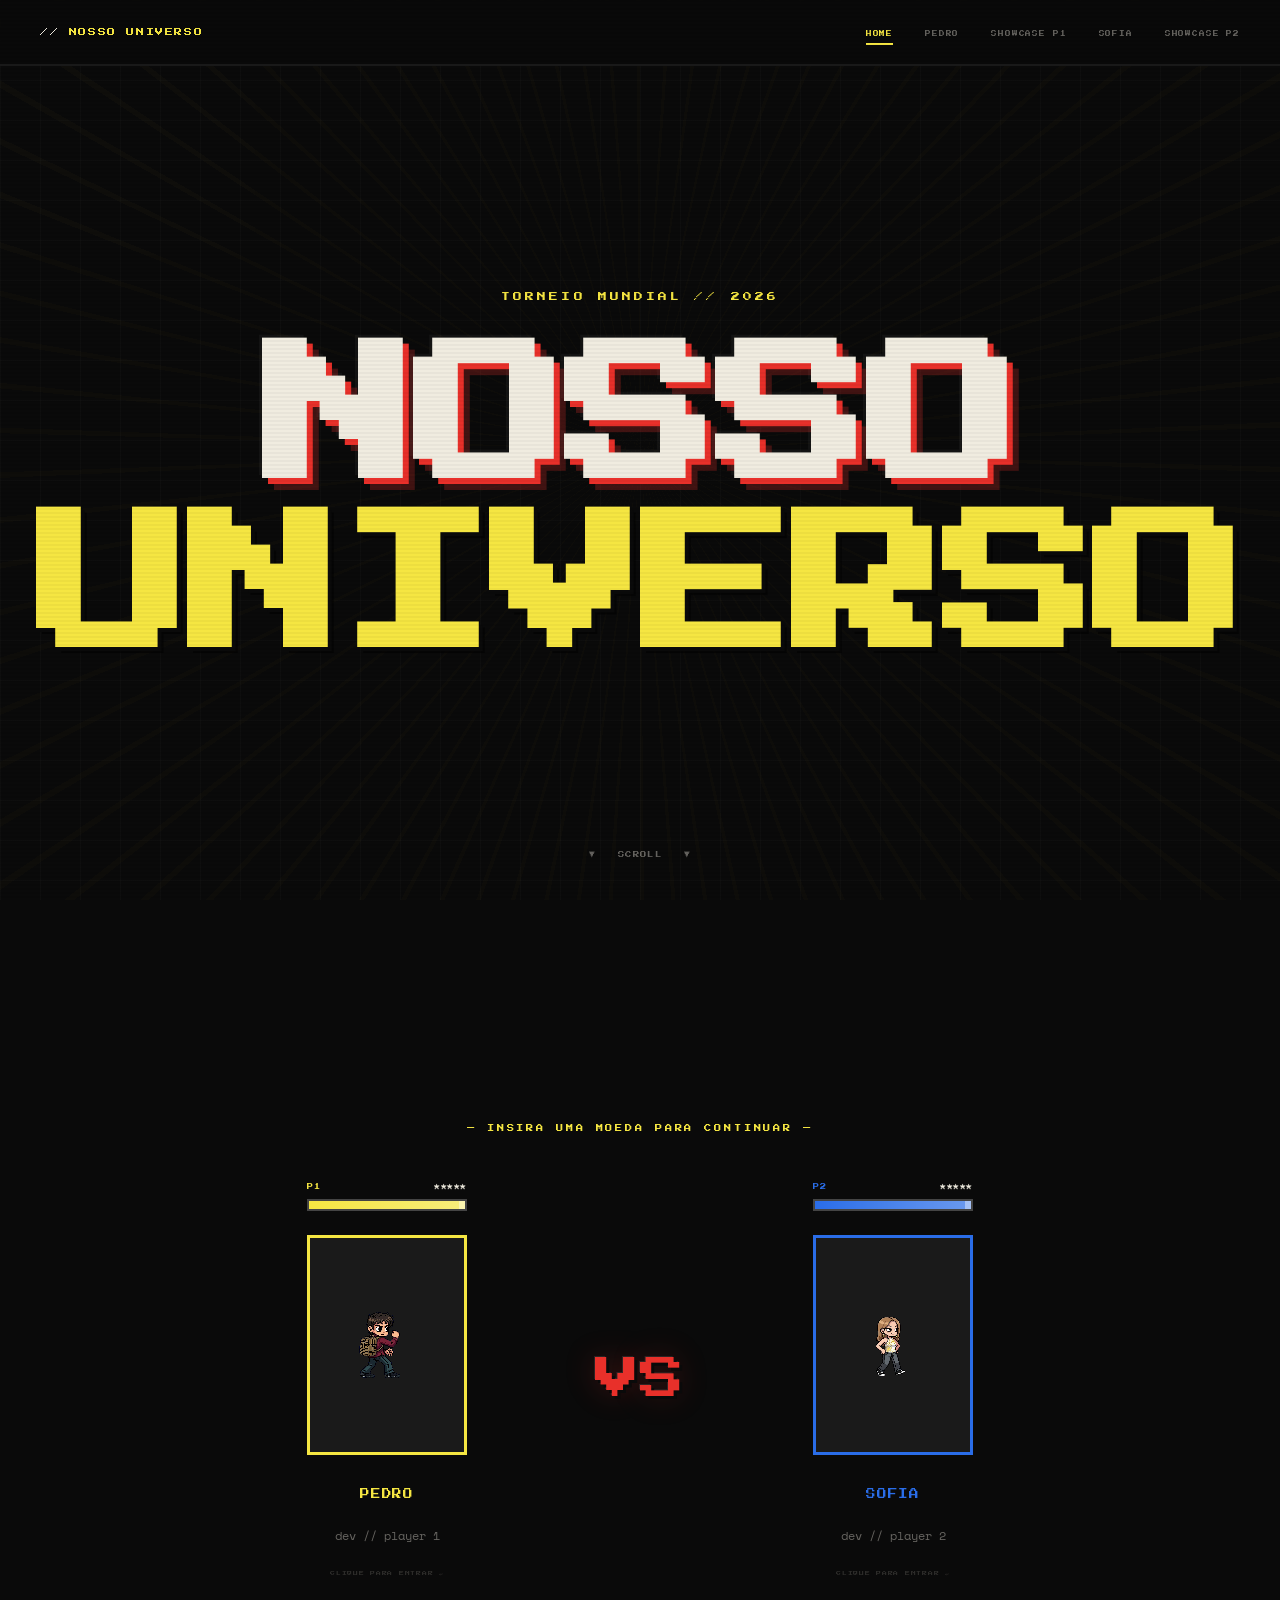
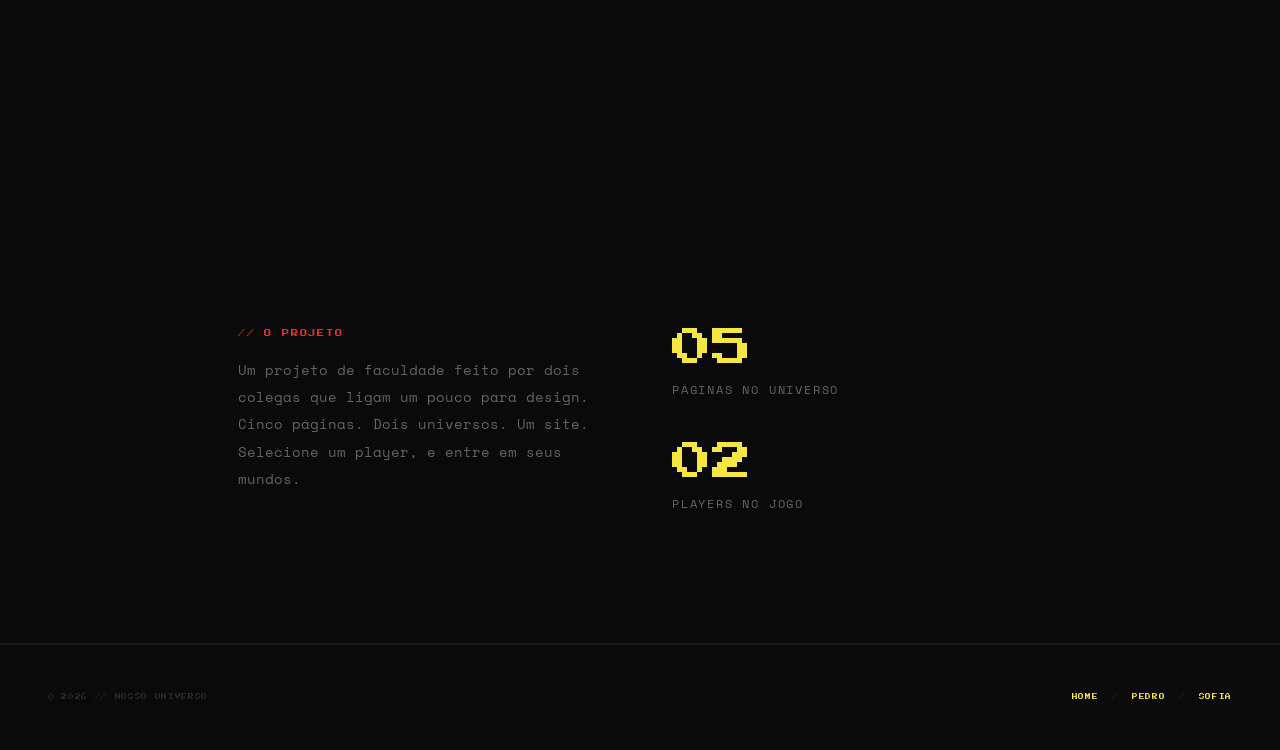
==== index.html @ d9cfd28d "reafatorando tudooo" ====
<!DOCTYPE html>
<html lang="pt-br">
<head>
    <meta charset="UTF-8">
    <meta name="viewport" content="width=device-width, initial-scale=1.0">
    <title>HOME // SELECIONE O PLAYER — Nosso Universo</title>
    <meta name="description" content="Selecione seu player e entre no universo. Um projeto de faculdade com estilo Scott Pilgrim.">
    <link rel="preconnect" href="https://fonts.googleapis.com">
    <link rel="preconnect" href="https://fonts.gstatic.com" crossorigin>
    <link href="https://fonts.googleapis.com/css2?family=Press+Start+2P&family=Space+Mono:ital,wght@0,400;0,700;1,400&display=swap" rel="stylesheet">
    <link rel="stylesheet" href="styles/global.css">
    <link rel="stylesheet" href="styles/home.css">
</head>
<body>

<nav>
    <div class="nav-logo">// <span>NOSSO UNIVERSO</span></div>
    <ul class="nav-links">
        <li><a href="index.html" class="active">Home</a></li>
        <li><a href="pedro.html" class="p1-link">Pedro</a></li>
        <li><a href="pedro-showcase.html" class="p1-link">Showcase P1</a></li>
        <li><a href="sofia.html" class="p2-link">Sofia</a></li>
        <li><a href="sofia-showcase.html" class="p2-link">Showcase P2</a></li>
    </ul>
</nav>

<section id="hero">
    <p class="hero-subtitle">TORNEIO MUNDIAL // 2026</p>
    <h1 id="hero-title">
        NOSSO<br>
        <span class="hero-title-line2">UNIVERSO</span>
    </h1>
    <p class="hero-scroll-hint">&#9660; &nbsp; scroll &nbsp; &#9660;</p>
</section>

<section id="player-select">
    <p class="section-label">&#8212; INSIRA UMA MOEDA PARA CONTINUAR &#8212;</p>
    <div class="players-grid">

        <!-- PLAYER 1 — PEDRO -->
        <a href="pedro.html" class="player-card" id="p1-card">
            <div class="hp-bar-wrap">
                <div class="hp-label">
                    <span class="p1-color">P1</span>
                    <span>&#9733;&#9733;&#9733;&#9733;&#9733;</span>
                </div>
                <div class="hp-track"><div class="hp-fill"></div></div>
            </div>
            <div class="sprite-wrapper">
                <div class="sprite" id="sprite-p1">
                    <img src="defaultsprite.png" alt="Pedro — Player 1 sprite em estilo pixel art">
                </div>
            </div>
            <p class="player-name p1-color">PEDRO</p>
            <p class="player-role">dev // player 1</p>
            <p class="click-hint">clique para entrar &#8629;</p>
        </a>

        <!-- VS BADGE -->
        <div class="vs-badge">VS</div>

        <!-- PLAYER 2 — SOFIA -->
        <a href="sofia.html" class="player-card" id="p2-card">
            <div class="hp-bar-wrap">
                <div class="hp-label">
                    <span class="p2-color">P2</span>
                    <span>&#9733;&#9733;&#9733;&#9733;&#9733;</span>
                </div>
                <div class="hp-track"><div class="hp-fill"></div></div>
            </div>
            <div class="sprite-wrapper">
                <div class="sprite" id="sprite-p2">
                    <img src="sofia-solo.png" alt="Sofia — Player 2 sprite em estilo pixel art">
                </div>
            </div>
            <p class="player-name p2-color">SOFIA</p>
            <p class="player-role">dev // player 2</p>
            <p class="click-hint">clique para entrar &#8629;</p>
        </a>

    </div>
</section>

<section id="about">
    <div class="about-inner">
        <div>
            <p class="about-tag">// O PROJETO</p>
            <p class="about-text">
                Um projeto de faculdade feito por dois colegas que ligam um pouco para design.
                Cinco páginas. Dois universos. Um site.
                Selecione um player, e entre em seus mundos.
            </p>
        </div>
        <div class="about-stats">
            <div>
                <span class="about-stat">05</span>
                <span class="about-stat-label">páginas no universo</span>
            </div>
            <div>
                <span class="about-stat">02</span>
                <span class="about-stat-label">players no jogo</span>
            </div>
        </div>
    </div>
</section>

<footer>
    <div>&#169; 2026 // NOSSO UNIVERSO</div>
    <div>
        <a href="index.html">home</a> &nbsp;/&nbsp;
        <a href="pedro.html">pedro</a> &nbsp;/&nbsp;
        <a href="sofia.html">sofia</a>
    </div>
</footer>

</body>
</html>
---- styles/global.css ----
/* ═══════════════════════════════════════════════════════════════
   GLOBAL DESIGN SYSTEM — NOSSO UNIVERSO
   Scott Pilgrim-style pixel art website
   ZERO JavaScript — pure CSS animations
═══════════════════════════════════════════════════════════════ */

/* ── VARIABLES ── */
:root {
  --black: #0a0a0a;
  --dark: #111111;
  --dark2: #1a1a1a;
  --gray: #2a2a2a;
  --gray-light: #444;
  --white: #f0ece0;
  --white-dim: rgba(240, 236, 224, 0.4);
  --white-faint: rgba(240, 236, 224, 0.15);

  --yellow: #f5e642;
  --yellow-glow: rgba(245, 230, 66, 0.3);
  --blue: #2a6de8;
  --blue-glow: rgba(42, 109, 232, 0.3);
  --red: #e8302a;
  --red-glow: rgba(232, 48, 42, 0.25);
  --green: #2ecc71;
  --pink: #e84393;
  --pink-glow: rgba(232, 67, 147, 0.3);
  --purple: #6c5ce7;

  --pixel: 'Press Start 2P', monospace;
  --mono: 'Space Mono', monospace;

  --ease-out-expo: cubic-bezier(0.16, 1, 0.3, 1);
  --ease-out-back: cubic-bezier(0.34, 1.56, 0.64, 1);
}

/* ── RESET ── */
*,
*::before,
*::after {
  margin: 0;
  padding: 0;
  box-sizing: border-box;
}

html {
  scroll-behavior: smooth;
}

body {
  background: var(--black);
  color: var(--white);
  font-family: var(--mono);
  font-size: 16px;
  line-height: 1.6;
  overflow-x: hidden;
  cursor: default;
}

img {
  max-width: 100%;
  height: auto;
  image-rendering: pixelated;
  display: block;
}

a {
  color: inherit;
  text-decoration: none;
}

ul { list-style: none; }

/* ── SCANLINE OVERLAY (global atmospheric effect) ── */
body::after {
  content: '';
  position: fixed;
  inset: 0;
  z-index: 9999;
  pointer-events: none;
  background: repeating-linear-gradient(
    0deg,
    transparent,
    transparent 2px,
    rgba(0, 0, 0, 0.03) 2px,
    rgba(0, 0, 0, 0.03) 4px
  );
}

/* ═══════════════════════════════════════════════════════════════
   NAVIGATION
═══════════════════════════════════════════════════════════════ */
nav {
  position: fixed;
  top: 0;
  left: 0;
  right: 0;
  z-index: 100;
  display: flex;
  align-items: center;
  justify-content: space-between;
  padding: 1.2rem 2.5rem;
  background: rgba(10, 10, 10, 0.85);
  backdrop-filter: blur(8px);
  -webkit-backdrop-filter: blur(8px);
  border-bottom: 2px solid var(--dark2);
  animation: navSlideDown 0.6s var(--ease-out-expo) both;
}

.nav-logo {
  font-family: var(--pixel);
  font-size: 0.5rem;
  letter-spacing: 0.2em;
  color: var(--white);
  text-transform: uppercase;
  white-space: nowrap;
}

.nav-logo span {
  color: var(--yellow);
}

.nav-links {
  display: flex;
  gap: 2rem;
  align-items: center;
}

.nav-links li a {
  font-family: var(--pixel);
  font-size: 0.35rem;
  letter-spacing: 0.15em;
  text-transform: uppercase;
  color: var(--white-dim);
  padding: 0.5rem 0;
  position: relative;
  transition: color 0.3s;
}

.nav-links li a::after {
  content: '';
  position: absolute;
  bottom: 0;
  left: 0;
  width: 0;
  height: 2px;
  background: var(--yellow);
  transition: width 0.3s var(--ease-out-expo);
}

.nav-links li a:hover {
  color: var(--white);
}

.nav-links li a:hover::after {
  width: 100%;
}

.nav-links li a.active {
  color: var(--yellow);
}

.nav-links li a.active::after {
  width: 100%;
  background: var(--yellow);
}

/* Player-specific nav link colors */
.nav-links li a.p1-link:hover,
.nav-links li a.p1-link.active {
  color: var(--yellow);
}
.nav-links li a.p1-link:hover::after,
.nav-links li a.p1-link.active::after {
  background: var(--yellow);
}

.nav-links li a.p2-link:hover,
.nav-links li a.p2-link.active {
  color: var(--blue);
}
.nav-links li a.p2-link:hover::after,
.nav-links li a.p2-link.active::after {
  background: var(--blue);
}

/* ═══════════════════════════════════════════════════════════════
   FOOTER
═══════════════════════════════════════════════════════════════ */
footer {
  border-top: 2px solid var(--dark2);
  padding: 3rem;
  display: flex;
  justify-content: space-between;
  align-items: center;
  font-family: var(--pixel);
  font-size: 0.35rem;
  color: var(--white-faint);
  letter-spacing: 0.12em;
  text-transform: uppercase;
}

footer a {
  color: var(--yellow);
  transition: color 0.3s;
}

footer a:hover {
  color: var(--white);
}

/* ═══════════════════════════════════════════════════════════════
   COLOR UTILITIES
═══════════════════════════════════════════════════════════════ */
.p1-color { color: var(--yellow); }
.p2-color { color: var(--blue); }
.red-color { color: var(--red); }
.pink-color { color: var(--pink); }

/* ═══════════════════════════════════════════════════════════════
   SHARED COMPONENTS
═══════════════════════════════════════════════════════════════ */

/* Section Label */
.section-label {
  font-family: var(--pixel);
  font-size: 0.45rem;
  letter-spacing: 0.4em;
  color: var(--yellow);
  text-transform: uppercase;
  text-align: center;
}

/* Pixel Button */
.pixel-btn {
  display: inline-block;
  font-family: var(--pixel);
  font-size: 0.4rem;
  letter-spacing: 0.15em;
  text-transform: uppercase;
  padding: 1rem 2rem;
  border: 3px solid;
  background: transparent;
  position: relative;
  transition: transform 0.15s, box-shadow 0.15s, background 0.2s, color 0.2s;
  cursor: pointer;
}

.pixel-btn:hover {
  transform: translateY(-3px);
}

.pixel-btn:active {
  transform: translateY(1px);
}

.pixel-btn--yellow {
  color: var(--yellow);
  border-color: var(--yellow);
}
.pixel-btn--yellow:hover {
  background: var(--yellow);
  color: var(--black);
  box-shadow: 6px 6px 0 rgba(245, 230, 66, 0.3);
}

.pixel-btn--blue {
  color: var(--blue);
  border-color: var(--blue);
}
.pixel-btn--blue:hover {
  background: var(--blue);
  color: var(--white);
  box-shadow: 6px 6px 0 rgba(42, 109, 232, 0.3);
}

.pixel-btn--red {
  color: var(--red);
  border-color: var(--red);
}
.pixel-btn--red:hover {
  background: var(--red);
  color: var(--white);
  box-shadow: 6px 6px 0 rgba(232, 48, 42, 0.3);
}

/* Comic Speech Bubble */
.speech-bubble {
  position: relative;
  background: var(--white);
  color: var(--black);
  font-family: var(--pixel);
  font-size: 0.4rem;
  padding: 1rem 1.5rem;
  border: 3px solid var(--black);
  border-radius: 4px;
  line-height: 1.8;
}

.speech-bubble::after {
  content: '';
  position: absolute;
  bottom: -12px;
  left: 30px;
  width: 0;
  height: 0;
  border-left: 10px solid transparent;
  border-right: 10px solid transparent;
  border-top: 12px solid var(--black);
}

/* Comic Panel */
.comic-panel {
  border: 4px solid var(--white);
  background: var(--dark);
  padding: 2rem;
  position: relative;
  overflow: hidden;
}

.comic-panel::before {
  content: '';
  position: absolute;
  inset: 0;
  background: radial-gradient(circle, rgba(255,255,255,0.03) 1px, transparent 1px);
  background-size: 6px 6px;
  pointer-events: none;
}

/* ═══════════════════════════════════════════════════════════════
   KEYFRAME ANIMATIONS
═══════════════════════════════════════════════════════════════ */

/* Nav slide down */
@keyframes navSlideDown {
  from {
    opacity: 0;
    transform: translateY(-100%);
  }
  to {
    opacity: 1;
    transform: translateY(0);
  }
}

/* Fade in from below */
@keyframes fadeInUp {
  from {
    opacity: 0;
    transform: translateY(40px);
  }
  to {
    opacity: 1;
    transform: translateY(0);
  }
}

/* Fade in from left */
@keyframes fadeInLeft {
  from {
    opacity: 0;
    transform: translateX(-60px);
  }
  to {
    opacity: 1;
    transform: translateX(0);
  }
}

/* Fade in from right */
@keyframes fadeInRight {
  from {
    opacity: 0;
    transform: translateX(60px);
  }
  to {
    opacity: 1;
    transform: translateX(0);
  }
}

/* Scale + fade entrance */
@keyframes scaleIn {
  from {
    opacity: 0;
    transform: scale(0.3);
  }
  to {
    opacity: 1;
    transform: scale(1);
  }
}

/* Bouncy pixel entrance */
@keyframes pixelBounce {
  0% {
    opacity: 0;
    transform: scale(0.2) translateY(80px);
  }
  60% {
    opacity: 1;
    transform: scale(1.08) translateY(-10px);
  }
  80% {
    transform: scale(0.96) translateY(4px);
  }
  100% {
    opacity: 1;
    transform: scale(1) translateY(0);
  }
}

/* Bouncy entrance from left (P1) */
@keyframes bounceInLeft {
  0% {
    opacity: 0;
    transform: scale(0.25) translate(-80px, 80px);
  }
  60% {
    opacity: 1;
    transform: scale(1.05) translate(5px, -5px);
  }
  80% {
    transform: scale(0.97) translate(-2px, 2px);
  }
  100% {
    opacity: 1;
    transform: scale(1) translate(0, 0);
  }
}

/* Bouncy entrance from right (P2) */
@keyframes bounceInRight {
  0% {
    opacity: 0;
    transform: scale(0.25) translate(80px, 80px);
  }
  60% {
    opacity: 1;
    transform: scale(1.05) translate(-5px, -5px);
  }
  80% {
    transform: scale(0.97) translate(2px, 2px);
  }
  100% {
    opacity: 1;
    transform: scale(1) translate(0, 0);
  }
}

/* HP bar fill */
@keyframes hpFill {
  from { width: 0%; }
  to { width: 100%; }
}

/* HP bar shimmer */
@keyframes hpShimmer {
  0% { background-position: -200% 0; }
  100% { background-position: 200% 0; }
}

/* Gentle float */
@keyframes floatY {
  0%, 100% { transform: translateY(0); }
  50% { transform: translateY(-8px); }
}

/* Blink text */
@keyframes blink {
  0%, 100% { opacity: 1; }
  50% { opacity: 0; }
}

/* Step blink (retro) */
@keyframes stepBlink {
  50% { color: var(--yellow); }
}

/* VS badge pulse */
@keyframes vsPulse {
  0%, 100% { transform: scale(1) rotate(-5deg); }
  50% { transform: scale(1.12) rotate(5deg); }
}

/* Text glitch */
@keyframes glitch {
  0%, 100% { 
    text-shadow: 2px 0 var(--red), -2px 0 var(--blue); 
    transform: translate(0);
  }
  20% { 
    text-shadow: -3px 0 var(--red), 3px 0 var(--blue); 
    transform: translate(-2px, 1px);
  }
  40% { 
    text-shadow: 3px 0 var(--red), -3px 0 var(--blue); 
    transform: translate(2px, -1px);
  }
  60% { 
    text-shadow: -1px 0 var(--red), 1px 0 var(--blue); 
    transform: translate(1px, 1px);
  }
  80% { 
    text-shadow: 2px 0 var(--red), -2px 0 var(--blue); 
    transform: translate(-1px, -1px);
  }
}

/* Rainbow hue cycle for borders/glows */
@keyframes rainbowGlow {
  0% { filter: hue-rotate(0deg); }
  100% { filter: hue-rotate(360deg); }
}

/* Slide in from bottom (comic panels) */
@keyframes slideUp {
  from {
    opacity: 0;
    transform: translateY(60px) rotate(1deg);
  }
  to {
    opacity: 1;
    transform: translateY(0) rotate(0deg);
  }
}

/* Guitar string vibrate */
@keyframes vibrate {
  0%, 100% { transform: translateY(0); }
  10% { transform: translateY(-3px); }
  20% { transform: translateY(2.5px); }
  30% { transform: translateY(-2px); }
  40% { transform: translateY(1.5px); }
  50% { transform: translateY(-1px); }
  60% { transform: translateY(0.8px); }
  70% { transform: translateY(-0.5px); }
  80% { transform: translateY(0.3px); }
  90% { transform: translateY(-0.1px); }
}

/* Stat bar fill with different widths */
@keyframes statFill80 { from { width: 0; } to { width: 80%; } }
@keyframes statFill70 { from { width: 0; } to { width: 70%; } }
@keyframes statFill90 { from { width: 0; } to { width: 90%; } }
@keyframes statFill60 { from { width: 0; } to { width: 60%; } }
@keyframes statFill50 { from { width: 0; } to { width: 50%; } }
@keyframes statFill85 { from { width: 0; } to { width: 85%; } }
@keyframes statFill75 { from { width: 0; } to { width: 75%; } }
@keyframes statFill95 { from { width: 0; } to { width: 95%; } }

/* Typing cursor blink */
@keyframes cursorBlink {
  0%, 100% { border-right-color: var(--yellow); }
  50% { border-right-color: transparent; }
}

/* Pulsing glow */
@keyframes pulseGlow {
  0%, 100% { box-shadow: 0 0 5px currentColor; }
  50% { box-shadow: 0 0 20px currentColor, 0 0 40px currentColor; }
}

/* Zoom in hero */
@keyframes heroZoomIn {
  from {
    opacity: 0;
    transform: scale(2.5);
    filter: blur(8px);
  }
  to {
    opacity: 1;
    transform: scale(1);
    filter: blur(0);
  }
}

/* Shake (for impact effects) */
@keyframes shake {
  0%, 100% { transform: translateX(0); }
  10%, 50%, 90% { transform: translateX(-4px); }
  30%, 70% { transform: translateX(4px); }
}

/* ═══════════════════════════════════════════════════════════════
   RESPONSIVE
═══════════════════════════════════════════════════════════════ */
@media (max-width: 768px) {
  nav {
    padding: 1rem 1.2rem;
    flex-direction: column;
    gap: 0.8rem;
  }
  
  .nav-links {
    gap: 1rem;
    flex-wrap: wrap;
    justify-content: center;
  }
  
  .nav-logo {
    font-size: 0.4rem;
  }
}

@media (max-width: 480px) {
  .nav-links li a {
    font-size: 0.3rem;
  }
}
---- styles/home.css ----
/* ═══════════════════════════════════════════════════════════════
   HOME PAGE — PLAYER SELECT
   index.html specific styles
═══════════════════════════════════════════════════════════════ */

/* ── HERO ── */
#hero {
  min-height: 100vh;
  display: flex;
  flex-direction: column;
  align-items: center;
  justify-content: center;
  position: relative;
  overflow: hidden;
  padding-top: 4rem;
}

/* Pixel grid background */
#hero::before {
  content: '';
  position: absolute;
  inset: 0;
  background-image:
    linear-gradient(rgba(240, 236, 224, 0.02) 1px, transparent 1px),
    linear-gradient(90deg, rgba(240, 236, 224, 0.02) 1px, transparent 1px);
  background-size: 40px 40px;
  pointer-events: none;
}

/* Speed lines */
#hero::after {
  content: '';
  position: absolute;
  inset: 0;
  opacity: 0.04;
  background: repeating-conic-gradient(
    from 0deg at 50% 50%,
    transparent 0deg,
    transparent 3.5deg,
    rgba(245, 230, 66, 0.5) 3.5deg,
    rgba(245, 230, 66, 0.5) 4deg
  );
  pointer-events: none;
  animation: fadeIn 2s 1s both;
}

@keyframes fadeIn {
  from { opacity: 0; }
  to { opacity: 0.04; }
}

.hero-subtitle {
  font-family: var(--pixel);
  font-size: 0.55rem;
  letter-spacing: 0.35em;
  color: var(--yellow);
  text-transform: uppercase;
  margin-bottom: 2rem;
  animation: fadeInUp 0.8s 0.3s var(--ease-out-expo) both;
  position: relative;
  z-index: 2;
}

#hero-title {
  font-family: var(--pixel);
  font-size: clamp(4rem, 12vw, 10rem);
  line-height: 1.1;
  text-align: center;
  text-transform: uppercase;
  color: var(--white);
  position: relative;
  z-index: 2;
  text-shadow:
    6px 6px 0 var(--red),
    12px 12px 0 var(--red-glow),
    -3px -3px 0 rgba(255, 255, 255, 0.04);
  letter-spacing: -0.02em;
  animation: heroZoomIn 1.2s 0.1s var(--ease-out-expo) both;
}

.hero-title-line2 {
  display: block;
  color: var(--yellow);
  text-shadow:
    4px 4px 0 var(--black),
    6px 6px 0 rgba(0, 0, 0, 0.5);
}

.hero-scroll-hint {
  position: absolute;
  bottom: 2.5rem;
  font-family: var(--pixel);
  font-size: 0.4rem;
  letter-spacing: 0.2em;
  color: var(--white-dim);
  text-transform: uppercase;
  animation: fadeInUp 0.6s 1.2s var(--ease-out-expo) both,
             blink 1.4s 2s step-end infinite;
  z-index: 2;
}

/* ── PLAYER SELECT SECTION ── */
#player-select {
  min-height: 100vh;
  display: flex;
  flex-direction: column;
  align-items: center;
  justify-content: center;
  padding: 6rem 2rem;
  gap: 3rem;
  position: relative;
}

#player-select .section-label {
  animation: fadeInUp 0.7s 1.5s var(--ease-out-expo) both;
}

.players-grid {
  display: flex;
  gap: clamp(3rem, 10vw, 8rem);
  align-items: flex-end;
  flex-wrap: wrap;
  justify-content: center;
}

/* ── PLAYER CARDS ── */
.player-card {
  display: flex;
  flex-direction: column;
  align-items: center;
  gap: 1.5rem;
  transform-origin: center bottom;
  text-decoration: none;
  color: var(--white);
}

.player-card:nth-child(1) {
  animation: bounceInLeft 1s 1.8s var(--ease-out-back) both;
}

.player-card:nth-child(3) {
  animation: bounceInRight 1s 2.1s var(--ease-out-back) both;
}

/* HP Bar */
.hp-bar-wrap {
  width: 160px;
  display: flex;
  flex-direction: column;
  gap: 0.4rem;
}

.hp-label {
  font-family: var(--pixel);
  font-size: 0.38rem;
  letter-spacing: 0.1em;
  display: flex;
  justify-content: space-between;
}

.hp-track {
  height: 12px;
  background: var(--dark2);
  border: 2px solid var(--gray-light);
  overflow: hidden;
  position: relative;
}

.hp-fill {
  height: 100%;
  width: 0%;
  position: relative;
  animation: hpFill 1.5s 2.8s var(--ease-out-expo) forwards;
}

/* HP fill shimmer effect */
.hp-fill::before {
  content: '';
  position: absolute;
  inset: 0;
  background: linear-gradient(
    90deg,
    transparent 0%,
    rgba(255, 255, 255, 0.3) 50%,
    transparent 100%
  );
  background-size: 200% 100%;
  animation: hpShimmer 2s 4s linear infinite;
}

.hp-fill::after {
  content: '';
  position: absolute;
  top: 0;
  right: 0;
  width: 6px;
  height: 100%;
  background: rgba(255, 255, 255, 0.4);
}

#p1-card .hp-fill { background: var(--yellow); }
#p2-card .hp-fill { background: var(--blue); }

/* Sprite Wrapper */
.sprite-wrapper {
  position: relative;
  width: 160px;
  height: 220px;
}

.sprite {
  width: 100%;
  height: 100%;
  image-rendering: pixelated;
  position: relative;
  overflow: hidden;
  border: 3px solid;
  transition: transform 0.2s var(--ease-out-back), box-shadow 0.2s;
  background-color: var(--dark2);
  display: flex;
  align-items: center;
  justify-content: center;
}

.sprite img {
  width: 100%;
  height: 100%;
  object-fit: contain;
  image-rendering: pixelated;
}

#sprite-p1 { border-color: var(--yellow); }
#sprite-p2 { border-color: var(--blue); }

/* Hover effects on entire card */
.player-card:hover .sprite {
  transform: scale(1.08) translateY(-6px);
}

#p1-card:hover .sprite {
  box-shadow: 0 0 0 2px var(--yellow), 8px 8px 0 var(--yellow), 0 0 30px var(--yellow-glow);
}

#p2-card:hover .sprite {
  box-shadow: 0 0 0 2px var(--blue), 8px 8px 0 var(--blue), 0 0 30px var(--blue-glow);
}

/* Sprite idle float */
.player-card:hover .sprite img {
  animation: floatY 2s ease-in-out infinite;
}

.sprite-label-inside {
  position: absolute;
  inset: 0;
  display: flex;
  align-items: center;
  justify-content: center;
  font-family: var(--pixel);
  font-size: 0.38rem;
  color: var(--white-dim);
  text-align: center;
  line-height: 2;
  padding: 0.5rem;
  background: rgba(10, 10, 10, 0.5);
  pointer-events: none;
  opacity: 0;
}

/* Player Info */
.player-name {
  font-family: var(--pixel);
  font-size: 0.6rem;
  letter-spacing: 0.08em;
  text-align: center;
  text-transform: uppercase;
  margin-top: 0.5rem;
  transition: text-shadow 0.3s;
}

.player-card:hover .player-name {
  text-shadow: 0 0 15px currentColor;
}

.player-role {
  font-family: var(--mono);
  font-size: 0.75rem;
  color: var(--white-dim);
  text-align: center;
}

.click-hint {
  font-family: var(--pixel);
  font-size: 0.3rem;
  letter-spacing: 0.15em;
  color: var(--white-faint);
  text-transform: uppercase;
  animation: blink 1.6s step-end infinite;
}

/* ── VS BADGE ── */
.vs-badge {
  font-family: var(--pixel);
  font-size: 2.8rem;
  color: var(--red);
  text-shadow: 
    3px 3px 0 var(--black), 
    -1px -1px 0 rgba(255, 255, 255, 0.1),
    0 0 30px var(--red-glow);
  align-self: center;
  animation: scaleIn 0.6s 2.5s var(--ease-out-back) both,
             vsPulse 2s 3.1s ease-in-out infinite;
}

/* ── ABOUT SECTION ── */
#about {
  padding: 8rem 3rem;
  max-width: 900px;
  margin: 0 auto;
}

.about-inner {
  display: grid;
  grid-template-columns: 1fr 1fr;
  gap: 4rem;
  animation: fadeInUp 0.8s 3.5s var(--ease-out-expo) both;
}

.about-tag {
  font-family: var(--pixel);
  font-size: 0.45rem;
  color: var(--red);
  letter-spacing: 0.25em;
  text-transform: uppercase;
  margin-bottom: 1rem;
}

.about-text {
  font-size: 0.9rem;
  line-height: 1.9;
  color: var(--white-dim);
}

.about-stats {
  display: flex;
  flex-direction: column;
  gap: 2.5rem;
}

.about-stat {
  font-family: var(--pixel);
  font-size: 2.5rem;
  color: var(--yellow);
  line-height: 1;
  margin-bottom: 0.5rem;
  display: block;
}

.about-stat-label {
  font-size: 0.75rem;
  color: var(--white-dim);
  text-transform: uppercase;
  letter-spacing: 0.15em;
}

/* ═══════════════════════════════════════════════════════════════
   RESPONSIVE
═══════════════════════════════════════════════════════════════ */
@media (max-width: 768px) {
  #hero-title {
    font-size: clamp(3rem, 11vw, 6rem);
  }

  .players-grid {
    flex-direction: column;
    align-items: center;
    gap: 2rem;
  }

  .vs-badge {
    order: -1;
    font-size: 2rem;
  }

  .about-inner {
    grid-template-columns: 1fr;
    gap: 2.5rem;
  }

  #player-select {
    padding: 4rem 1.5rem;
  }
}

@media (max-width: 480px) {
  .hero-subtitle {
    font-size: 0.4rem;
  }
  
  .sprite-wrapper {
    width: 130px;
    height: 180px;
  }
  
  .hp-bar-wrap {
    width: 130px;
  }
}
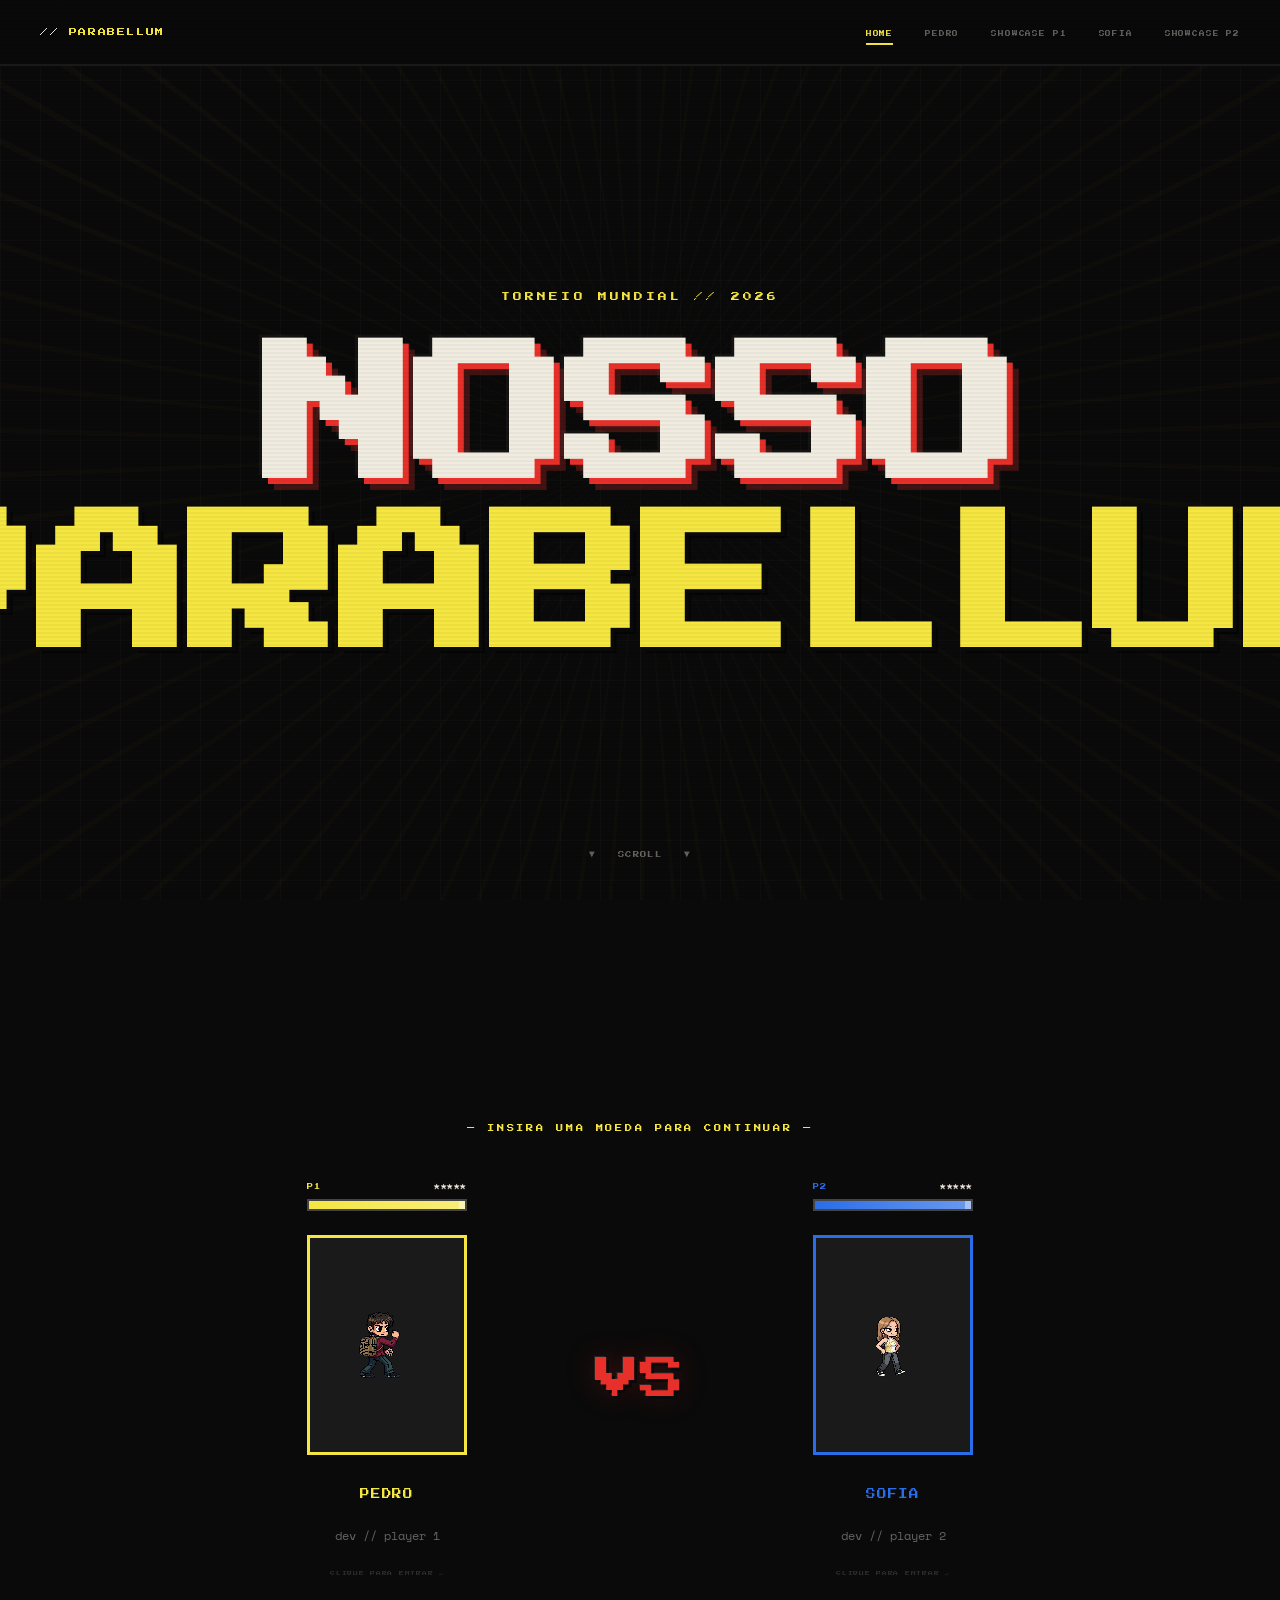
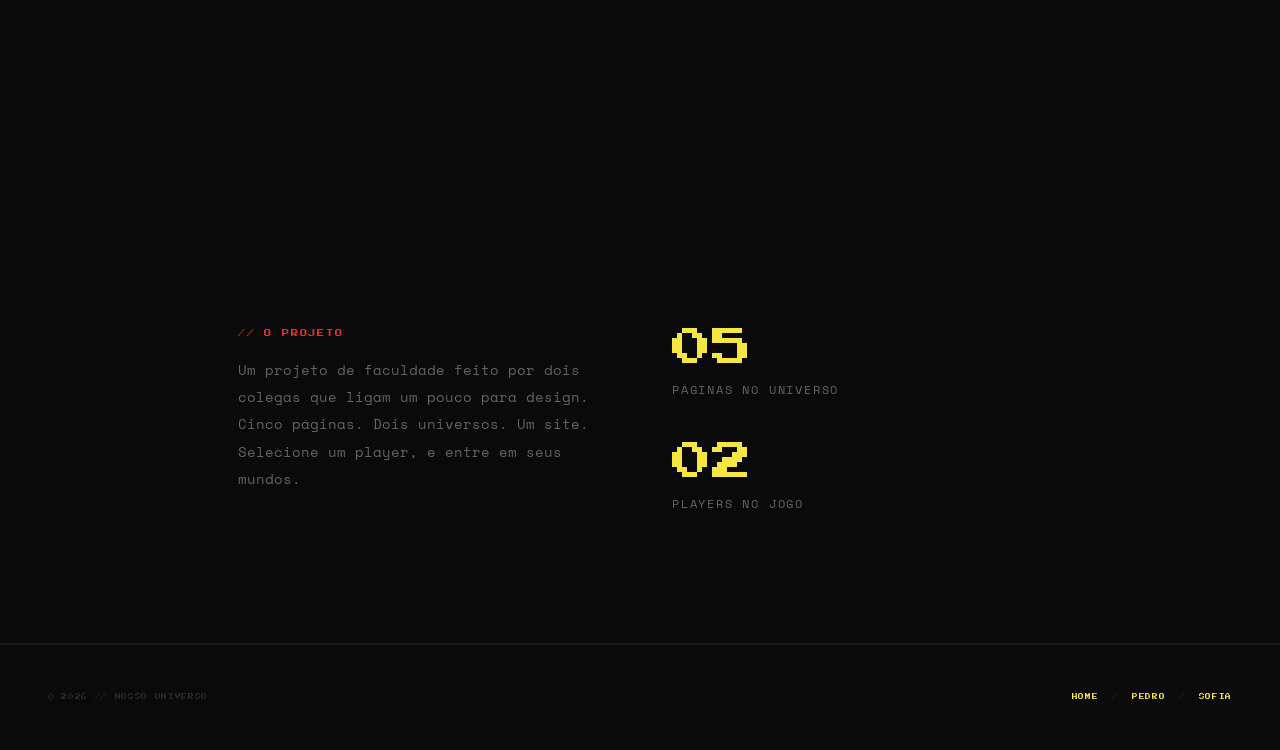
==== commit cd5a403f: "Update index.html" ====
--- a/index.html
+++ b/index.html
@@ -3,7 +3,7 @@
 <head>
     <meta charset="UTF-8">
     <meta name="viewport" content="width=device-width, initial-scale=1.0">
-    <title>HOME // SELECIONE O PLAYER — Nosso Universo</title>
+    <title>HOME // SELECIONE O PLAYER — Parabellum</title>
     <meta name="description" content="Selecione seu player e entre no universo. Um projeto de faculdade com estilo Scott Pilgrim.">
     <link rel="preconnect" href="https://fonts.googleapis.com">
     <link rel="preconnect" href="https://fonts.gstatic.com" crossorigin>
@@ -14,7 +14,7 @@
 <body>
 
 <nav>
-    <div class="nav-logo">// <span>NOSSO UNIVERSO</span></div>
+    <div class="nav-logo">// <span>PARABELLUM</span></div>
     <ul class="nav-links">
         <li><a href="index.html" class="active">Home</a></li>
         <li><a href="pedro.html" class="p1-link">Pedro</a></li>
@@ -28,7 +28,7 @@
     <p class="hero-subtitle">TORNEIO MUNDIAL // 2026</p>
     <h1 id="hero-title">
         NOSSO<br>
-        <span class="hero-title-line2">UNIVERSO</span>
+        <span class="hero-title-line2">PARABELLUM</span>
     </h1>
     <p class="hero-scroll-hint">&#9660; &nbsp; scroll &nbsp; &#9660;</p>
 </section>
@@ -56,10 +56,9 @@
             <p class="click-hint">clique para entrar &#8629;</p>
         </a>
 
-        <!-- VS BADGE -->
+        <!-- VS -->
         <div class="vs-badge">VS</div>
 
-        <!-- PLAYER 2 — SOFIA -->
         <a href="sofia.html" class="player-card" id="p2-card">
             <div class="hp-bar-wrap">
                 <div class="hp-label">
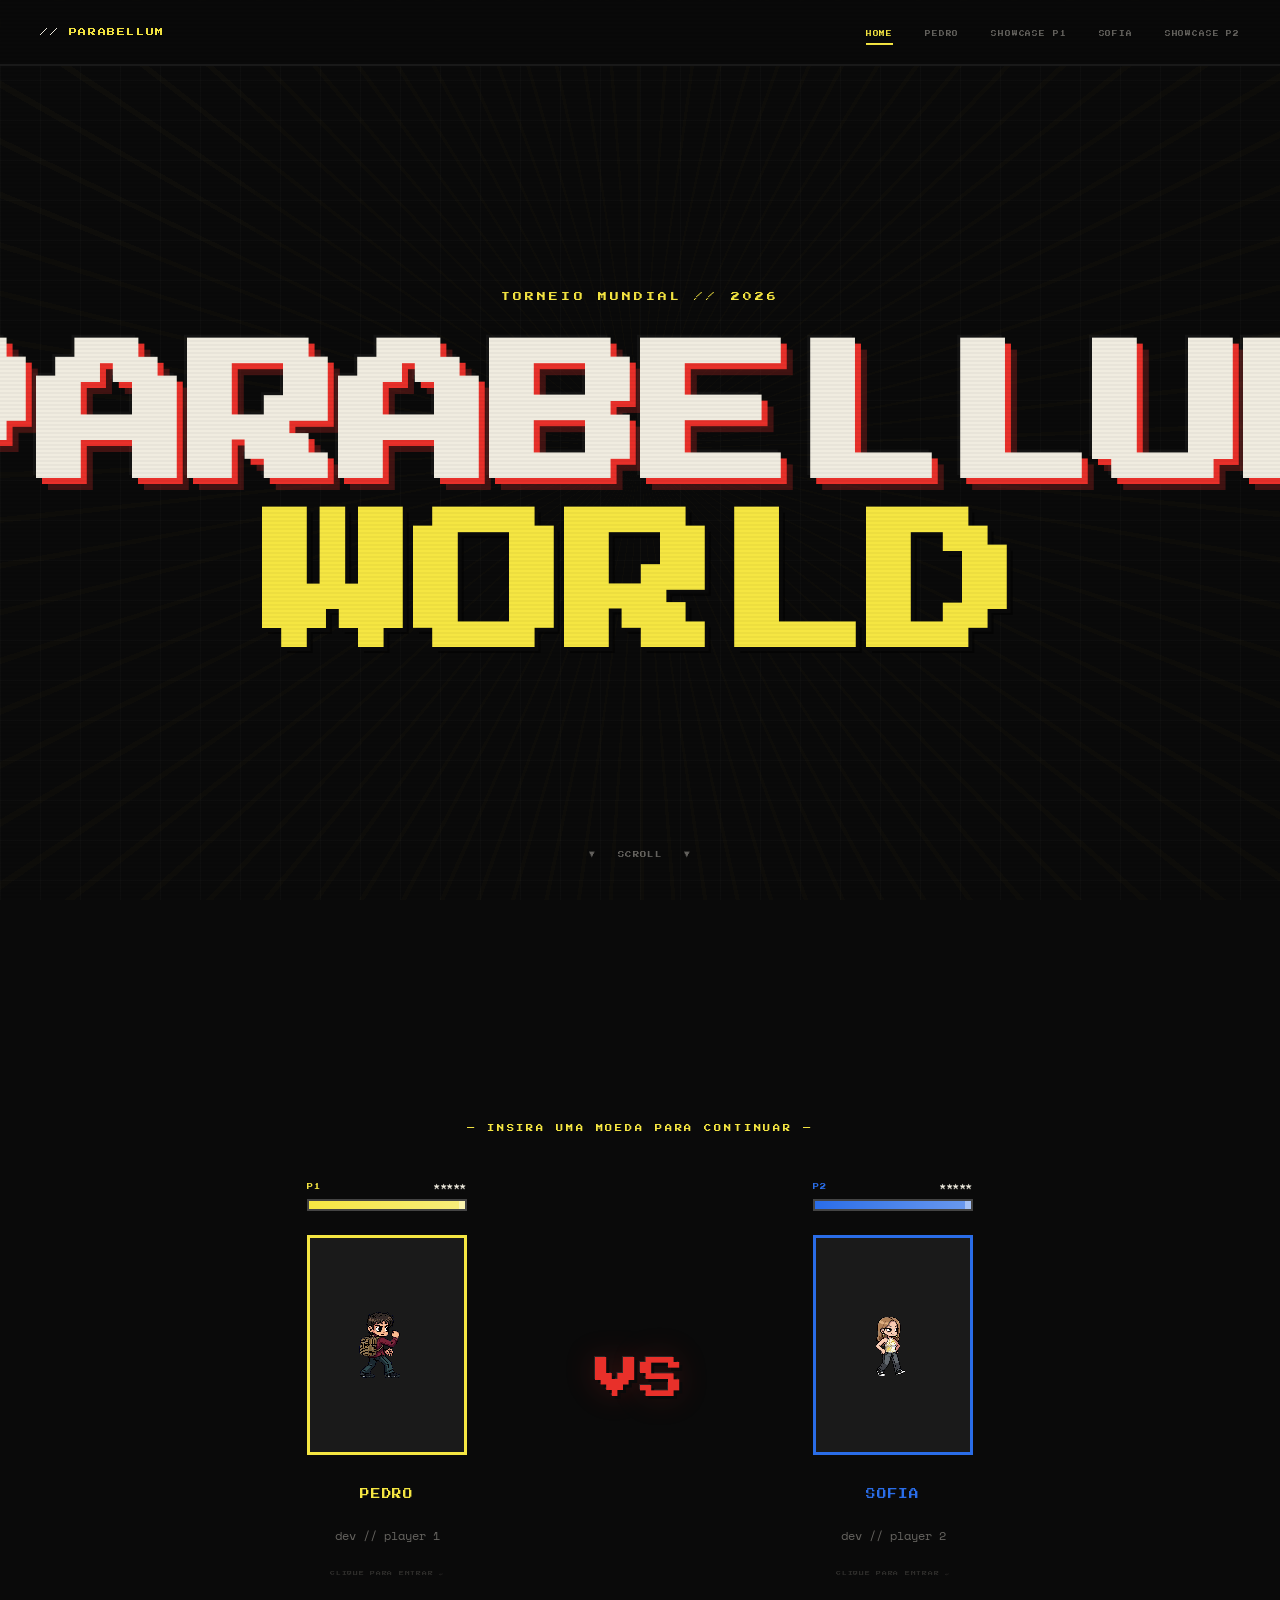
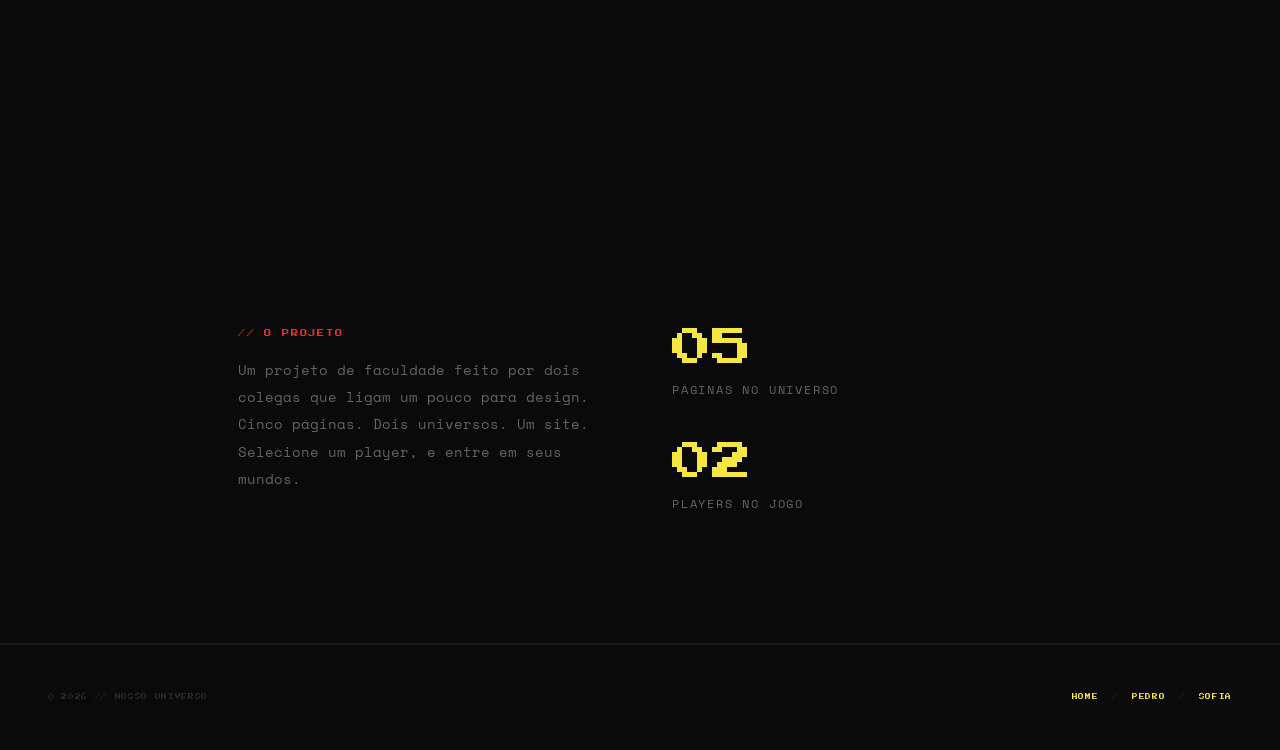
==== commit 5bedb620: "Update index.html" ====
--- a/index.html
+++ b/index.html
@@ -27,8 +27,8 @@
 <section id="hero">
     <p class="hero-subtitle">TORNEIO MUNDIAL // 2026</p>
     <h1 id="hero-title">
-        NOSSO<br>
-        <span class="hero-title-line2">PARABELLUM</span>
+        PARABELLUM<br>
+        <span class="hero-title-line2">WORLD</span>
     </h1>
     <p class="hero-scroll-hint">&#9660; &nbsp; scroll &nbsp; &#9660;</p>
 </section>
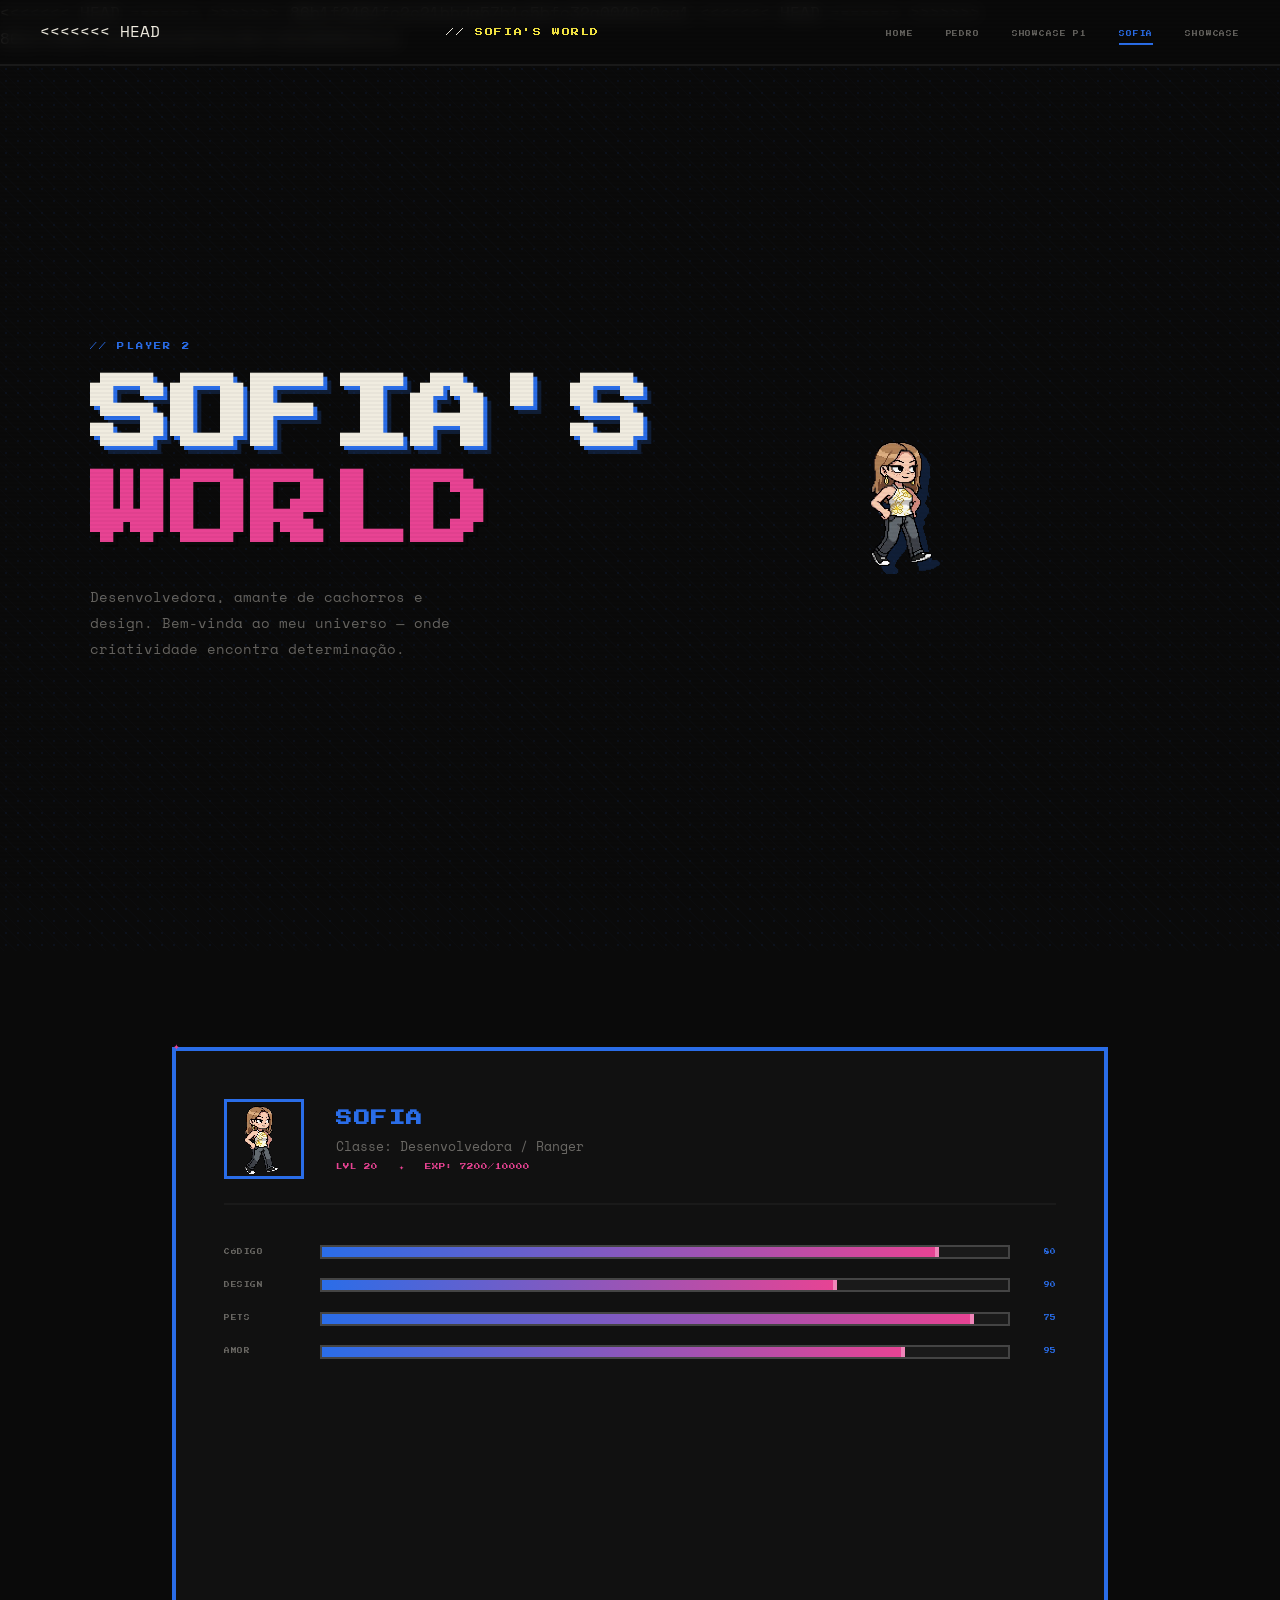
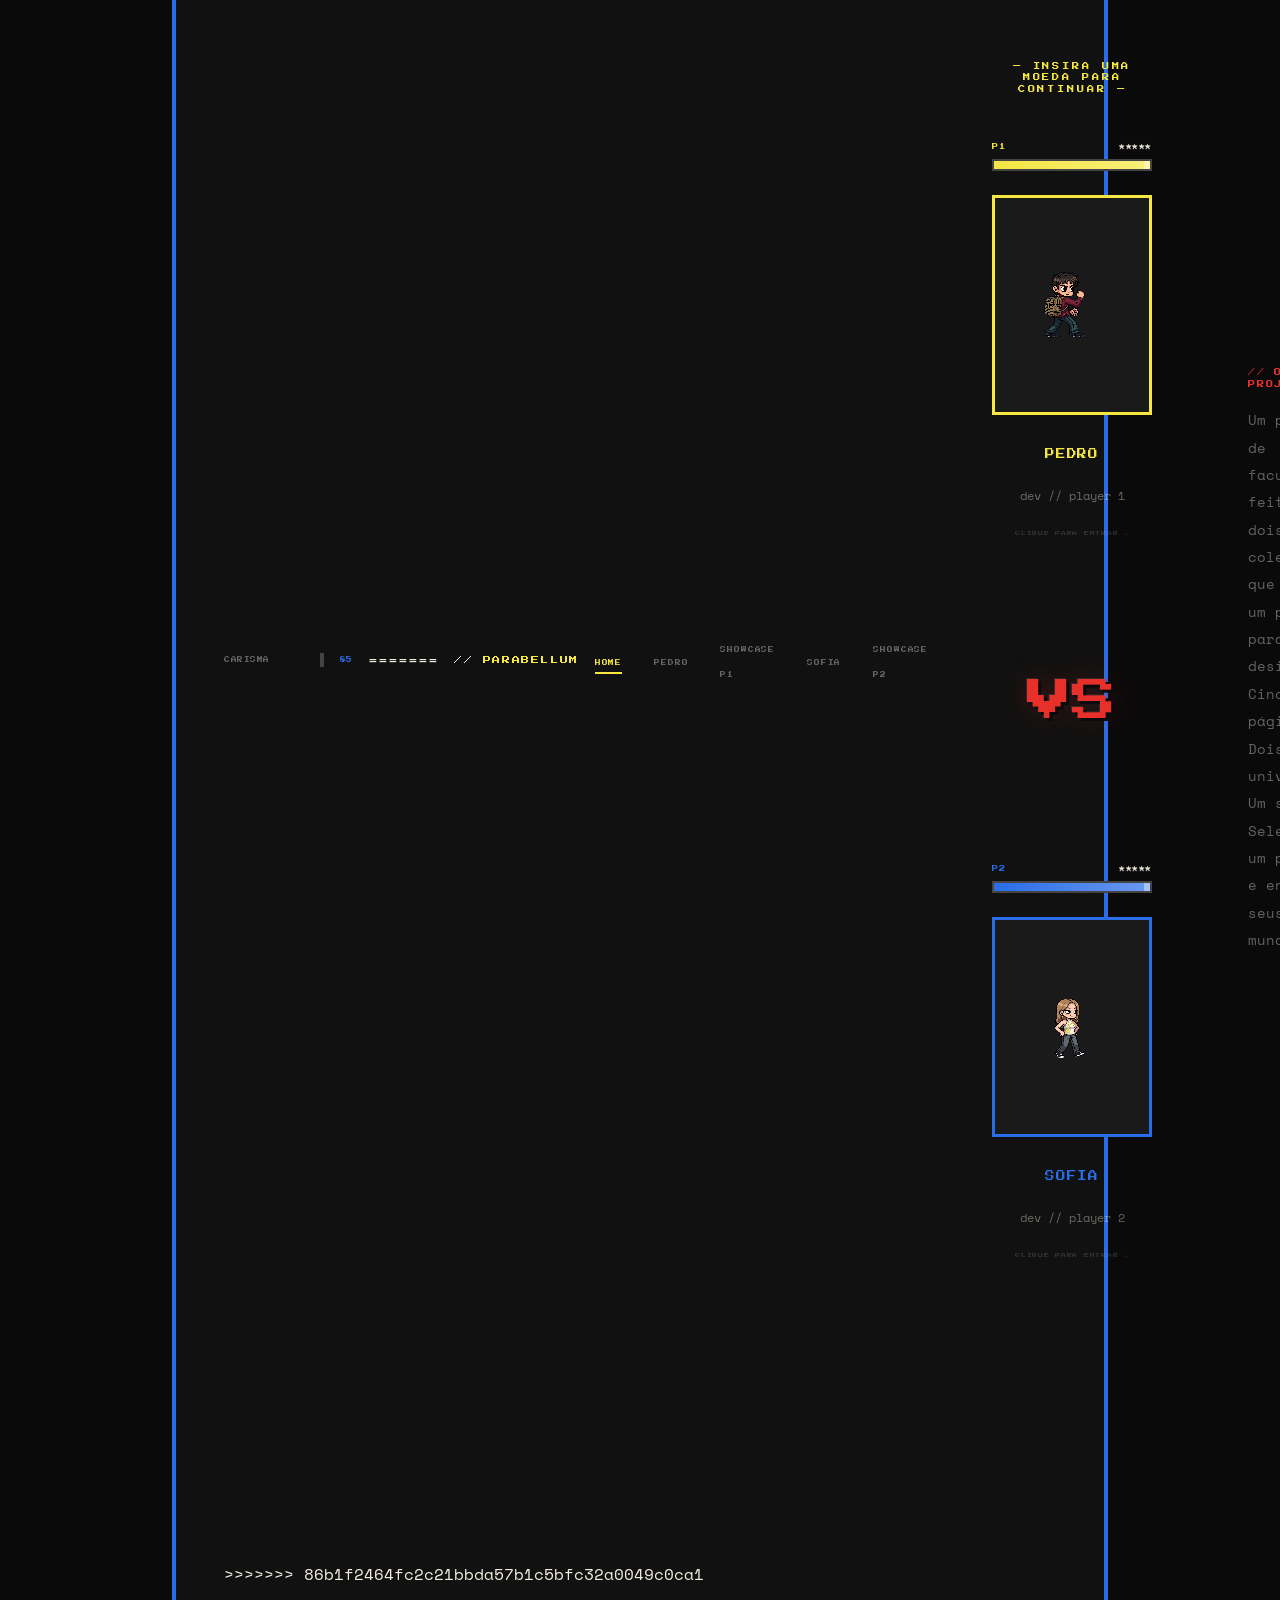
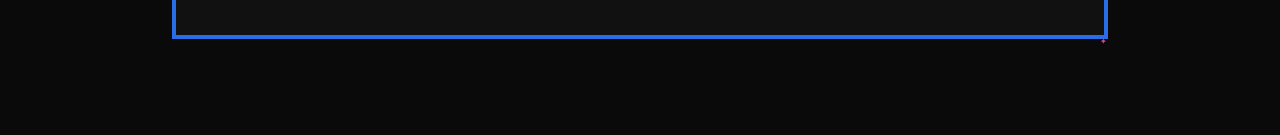
==== commit 7d868951: "metade" ====
--- a/index.html
+++ b/index.html
@@ -3,24 +3,104 @@
 <head>
     <meta charset="UTF-8">
     <meta name="viewport" content="width=device-width, initial-scale=1.0">
+<<<<<<< HEAD
+    <title>SOFIA'S WORLD // Player 2 — Nosso Universo</title>
+    <meta name="description" content="Entre no mundo de Sofia — Player 2 do Nosso Universo. Conheça sua história.">
+=======
     <title>HOME // SELECIONE O PLAYER — Parabellum</title>
     <meta name="description" content="Selecione seu player e entre no universo. Um projeto de faculdade com estilo Scott Pilgrim.">
+>>>>>>> 86b1f2464fc2c21bbda57b1c5bfc32a0049c0ca1
     <link rel="preconnect" href="https://fonts.googleapis.com">
     <link rel="preconnect" href="https://fonts.gstatic.com" crossorigin>
     <link href="https://fonts.googleapis.com/css2?family=Press+Start+2P&family=Space+Mono:ital,wght@0,400;0,700;1,400&display=swap" rel="stylesheet">
     <link rel="stylesheet" href="styles/global.css">
+<<<<<<< HEAD
+    <link rel="stylesheet" href="styles/sofia.css">
+=======
     <link rel="stylesheet" href="styles/home.css">
+>>>>>>> 86b1f2464fc2c21bbda57b1c5bfc32a0049c0ca1
 </head>
 <body>
 
 <nav>
+<<<<<<< HEAD
+    <div class="nav-logo">// <span>SOFIA'S WORLD</span></div>
+    <ul class="nav-links">
+        <li><a href="index.html">Home</a></li>
+        <li><a href="pedro.html" class="p1-link">Pedro</a></li>
+        <li><a href="pedro-showcase.html" class="p1-link">Showcase P1</a></li>
+        <li><a href="sofia.html" class="p2-link active">Sofia</a></li>
+        <li><a href="sofia-showcase.html" class="p2-link">Showcase</a></li>
+    </ul>
+</nav>
+
+<!-- HERO -->
+<section class="world-hero">
+    <div class="hero-content">
+        <div class="hero-text">
+            <span class="world-tag">// Player 2</span>
+            <h1>SOFIA'S<br><span>WORLD</span></h1>
+            <p class="hero-desc">
+                Desenvolvedora, amante de cachorros e design.
+                Bem-vinda ao meu universo — onde criatividade encontra determinação.
+            </p>
+        </div>
+        <div class="hero-sprite">
+            <img src="sofia-solo.png" alt="Sofia — Player 2 sprite em estilo pixel art">
+        </div>
+    </div>
+</section>
+
+<!-- CHARACTER STATS -->
+<section class="stats-section">
+    <div class="stats-panel">
+        <div class="stats-header">
+            <div class="stats-avatar">
+                <img src="sofia-solo.png" alt="Sofia avatar">
+            </div>
+            <div class="stats-info">
+                <h2>Sofia</h2>
+                <p class="stats-class">Classe: Desenvolvedora / Ranger</p>
+                <p class="stats-level">LVL 20 &nbsp; ✦ &nbsp; EXP: 7200/10000</p>
+            </div>
+        </div>
+
+        <div class="stat-row">
+            <span class="stat-label">Código</span>
+            <div class="stat-bar-track"><div class="stat-bar-fill"></div></div>
+            <span class="stat-value">80</span>
+        </div>
+        <div class="stat-row">
+            <span class="stat-label">Design</span>
+            <div class="stat-bar-track"><div class="stat-bar-fill"></div></div>
+            <span class="stat-value">90</span>
+        </div>
+        <div class="stat-row">
+            <span class="stat-label">Pets</span>
+            <div class="stat-bar-track"><div class="stat-bar-fill"></div></div>
+            <span class="stat-value">75</span>
+        </div>
+        <div class="stat-row">
+            <span class="stat-label">Amor</span>
+            <div class="stat-bar-track"><div class="stat-bar-fill"></div></div>
+            <span class="stat-value">95</span>
+        </div>
+        <div class="stat-row">
+            <span class="stat-label">Carisma</span>
+            <div class="stat-bar-track"><div class="stat-bar-fill"></div></div>
+            <span class="stat-value">85</span>
+=======
     <div class="nav-logo">// <span>PARABELLUM</span></div>
+    <input type="checkbox" id="menu-toggle" class="menu-checkbox">
+    <label for="menu-toggle" class="menu-icon">
+        <span class="hamburger"></span>
+    </label>
     <ul class="nav-links">
         <li><a href="index.html" class="active">Home</a></li>
-        <li><a href="pedro.html" class="p1-link">Pedro</a></li>
-        <li><a href="pedro-showcase.html" class="p1-link">Showcase P1</a></li>
-        <li><a href="sofia.html" class="p2-link">Sofia</a></li>
-        <li><a href="sofia-showcase.html" class="p2-link">Showcase P2</a></li>
+        <li><a href="pages/pedro.html" class="p1-link">Pedro</a></li>
+        <li><a href="pages/pedro-showcase.html" class="p1-link">Showcase P1</a></li>
+        <li><a href="pages/sofia.html" class="p2-link">Sofia</a></li>
+        <li><a href="pages/sofia-showcase.html" class="p2-link">Showcase P2</a></li>
     </ul>
 </nav>
 
@@ -37,8 +117,8 @@
     <p class="section-label">&#8212; INSIRA UMA MOEDA PARA CONTINUAR &#8212;</p>
     <div class="players-grid">
 
-        <!-- PLAYER 1 — PEDRO -->
-        <a href="pedro.html" class="player-card" id="p1-card">
+        <!-- o pedro -->
+        <a href="#modal-p1" class="player-card" id="p1-card">
             <div class="hp-bar-wrap">
                 <div class="hp-label">
                     <span class="p1-color">P1</span>
@@ -48,7 +128,7 @@
             </div>
             <div class="sprite-wrapper">
                 <div class="sprite" id="sprite-p1">
-                    <img src="defaultsprite.png" alt="Pedro — Player 1 sprite em estilo pixel art">
+                    <img src="media/defaultsprite.png" alt="Pedro — Player 1 sprite em estilo pixel art">
                 </div>
             </div>
             <p class="player-name p1-color">PEDRO</p>
@@ -56,10 +136,10 @@
             <p class="click-hint">clique para entrar &#8629;</p>
         </a>
 
-        <!-- VS -->
+        <!-- vs kkk-->
         <div class="vs-badge">VS</div>
 
-        <a href="sofia.html" class="player-card" id="p2-card">
+        <a href="#modal-p2" class="player-card" id="p2-card">
             <div class="hp-bar-wrap">
                 <div class="hp-label">
                     <span class="p2-color">P2</span>
@@ -69,7 +149,7 @@
             </div>
             <div class="sprite-wrapper">
                 <div class="sprite" id="sprite-p2">
-                    <img src="sofia-solo.png" alt="Sofia — Player 2 sprite em estilo pixel art">
+                    <img src="media/sofia-solo.png" alt="Sofia — Player 2 sprite em estilo pixel art">
                 </div>
             </div>
             <p class="player-name p2-color">SOFIA</p>
@@ -99,14 +179,62 @@
                 <span class="about-stat">02</span>
                 <span class="about-stat-label">players no jogo</span>
             </div>
-        </div>
-    </div>
-</section>
-
+>>>>>>> 86b1f2464fc2c21bbda57b1c5bfc32a0049c0ca1
+        </div>
+    </div>
+</section>
+
+<<<<<<< HEAD
+<!-- STORY PANELS -->
+<section class="story-section">
+    <p class="section-label">&#8212; A HISTÓRIA &#8212;</p>
+    <div class="comic-grid comic-grid--three">
+        <div class="comic-panel">
+            <p class="panel-title">Capítulo 1 — A Protagonista</p>
+            <p class="panel-text">
+                Sofia sempre soube que queria criar coisas bonitas. Desde pequena,
+                desenhava em todo caderno, e agora faz a mesma coisa — só que com pixels e CSS.
+                Uma guerreira digital com estilo próprio.
+            </p>
+            <div class="panel-speech">
+                <div class="speech-bubble">
+                    "Se não ficou bonito, não está pronto."
+                </div>
+            </div>
+        </div>
+        <div class="comic-panel">
+            <p class="panel-title">O Companheiro</p>
+            <p class="panel-text">
+                Todo herói precisa de um sidekick. O dela tem quatro patas,
+                late muito, e é o melhor amigo que alguém poderia pedir.
+            </p>
+        </div>
+        <div class="comic-panel">
+            <p class="panel-title">A Missão</p>
+            <p class="panel-text">
+                Provar que design importa. Que cada pixel conta.
+                E que um projeto de faculdade pode ser tão épico quanto
+                uma batalha final em um jogo.
+            </p>
+        </div>
+    </div>
+</section>
+
+<!-- SHOWCASE CTA -->
+<div class="showcase-cta">
+    <p>veja todos os sprites de Sofia &#9829;</p>
+    <a href="sofia-showcase.html" class="pixel-btn pixel-btn--blue">
+        Ir para o Showcase &#8594;
+    </a>
+</div>
+
+=======
+>>>>>>> 86b1f2464fc2c21bbda57b1c5bfc32a0049c0ca1
 <footer>
     <div>&#169; 2026 // NOSSO UNIVERSO</div>
     <div>
         <a href="index.html">home</a> &nbsp;/&nbsp;
+<<<<<<< HEAD
         <a href="pedro.html">pedro</a> &nbsp;/&nbsp;
         <a href="sofia.html">sofia</a>
     </div>
@@ -114,3 +242,43 @@
 
 </body>
 </html>
+=======
+        <a href="pages/pedro.html">pedro</a> &nbsp;/&nbsp;
+        <a href="pages/sofia.html">sofia</a>
+    </div>
+</footer>
+
+<!-- Modaiss (Forms sem JS) -->
+<div id="modal-p1" class="modal">
+    <div class="modal-content">
+        <h2 class="modal-title p1-color">PREPARADO?</h2>
+        <p class="modal-desc">Você vai entrar no mundo de Pedro.</p>
+        <form action="pages/pedro.html" method="GET" class="styled-form">
+            <label for="p1-name" class="form-label">Insira seu nome:</label>
+            <input type="text" id="p1-name" name="player" class="pixel-input" placeholder="Player 1" required>
+            <div class="modal-actions">
+                <a href="#" class="pixel-btn pixel-btn--red">VOLTAR</a>
+                <button type="submit" class="pixel-btn pixel-btn--yellow">START</button>
+            </div>
+        </form>
+    </div>
+</div>
+
+<div id="modal-p2" class="modal">
+    <div class="modal-content">
+        <h2 class="modal-title p2-color">PREPARADA?</h2>
+        <p class="modal-desc">Você vai entrar no mundo de Sofia.</p>
+        <form action="pages/sofia.html" method="GET" class="styled-form">
+            <label for="p2-name" class="form-label">Insira seu nome:</label>
+            <input type="text" id="p2-name" name="player" class="pixel-input" placeholder="Player 2" required>
+            <div class="modal-actions">
+                <a href="#" class="pixel-btn pixel-btn--red">VOLTAR</a>
+                <button type="submit" class="pixel-btn pixel-btn--blue">START</button>
+            </div>
+        </form>
+    </div>
+</div>
+
+</body>
+</html>
+>>>>>>> 86b1f2464fc2c21bbda57b1c5bfc32a0049c0ca1
--- a/styles/global.css
+++ b/styles/global.css
@@ -1,10 +1,4 @@
-/* ═══════════════════════════════════════════════════════════════
-   GLOBAL DESIGN SYSTEM — NOSSO UNIVERSO
-   Scott Pilgrim-style pixel art website
-   ZERO JavaScript — pure CSS animations
-═══════════════════════════════════════════════════════════════ */
-
-/* ── VARIABLES ── */
+
 :root {
   --black: #0a0a0a;
   --dark: #111111;
@@ -33,7 +27,7 @@
   --ease-out-back: cubic-bezier(0.34, 1.56, 0.64, 1);
 }
 
-/* ── RESET ── */
+
 *,
 *::before,
 *::after {
@@ -70,7 +64,7 @@
 
 ul { list-style: none; }
 
-/* ── SCANLINE OVERLAY (global atmospheric effect) ── */
+
 body::after {
   content: '';
   position: fixed;
@@ -86,9 +80,7 @@
   );
 }
 
-/* ═══════════════════════════════════════════════════════════════
-   NAVIGATION
-═══════════════════════════════════════════════════════════════ */
+
 nav {
   position: fixed;
   top: 0;
@@ -164,7 +156,7 @@
   background: var(--yellow);
 }
 
-/* Player-specific nav link colors */
+/* Pnav coress*/
 .nav-links li a.p1-link:hover,
 .nav-links li a.p1-link.active {
   color: var(--yellow);
@@ -183,9 +175,6 @@
   background: var(--blue);
 }
 
-/* ═══════════════════════════════════════════════════════════════
-   FOOTER
-═══════════════════════════════════════════════════════════════ */
 footer {
   border-top: 2px solid var(--dark2);
   padding: 3rem;
@@ -208,19 +197,15 @@
   color: var(--white);
 }
 
-/* ═══════════════════════════════════════════════════════════════
-   COLOR UTILITIES
-═══════════════════════════════════════════════════════════════ */
+
 .p1-color { color: var(--yellow); }
 .p2-color { color: var(--blue); }
 .red-color { color: var(--red); }
 .pink-color { color: var(--pink); }
 
-/* ═══════════════════════════════════════════════════════════════
-   SHARED COMPONENTS
-═══════════════════════════════════════════════════════════════ */
-
-/* Section Label */
+
+
+/* etiqueta */
 .section-label {
   font-family: var(--pixel);
   font-size: 0.45rem;
@@ -230,7 +215,7 @@
   text-align: center;
 }
 
-/* Pixel Button */
+/* botaso pixel */
 .pixel-btn {
   display: inline-block;
   font-family: var(--pixel);
@@ -283,7 +268,7 @@
   box-shadow: 6px 6px 0 rgba(232, 48, 42, 0.3);
 }
 
-/* Comic Speech Bubble */
+
 .speech-bubble {
   position: relative;
   background: var(--white);
@@ -308,7 +293,7 @@
   border-top: 12px solid var(--black);
 }
 
-/* Comic Panel */
+
 .comic-panel {
   border: 4px solid var(--white);
   background: var(--dark);
@@ -326,11 +311,7 @@
   pointer-events: none;
 }
 
-/* ═══════════════════════════════════════════════════════════════
-   KEYFRAME ANIMATIONS
-═══════════════════════════════════════════════════════════════ */
-
-/* Nav slide down */
+
 @keyframes navSlideDown {
   from {
     opacity: 0;
@@ -342,7 +323,7 @@
   }
 }
 
-/* Fade in from below */
+
 @keyframes fadeInUp {
   from {
     opacity: 0;
@@ -354,7 +335,7 @@
   }
 }
 
-/* Fade in from left */
+
 @keyframes fadeInLeft {
   from {
     opacity: 0;
@@ -366,7 +347,7 @@
   }
 }
 
-/* Fade in from right */
+
 @keyframes fadeInRight {
   from {
     opacity: 0;
@@ -378,7 +359,7 @@
   }
 }
 
-/* Scale + fade entrance */
+/* entrada fade */
 @keyframes scaleIn {
   from {
     opacity: 0;
@@ -390,7 +371,7 @@
   }
 }
 
-/* Bouncy pixel entrance */
+/* pixel q pula */
 @keyframes pixelBounce {
   0% {
     opacity: 0;
@@ -409,7 +390,7 @@
   }
 }
 
-/* Bouncy entrance from left (P1) */
+/* entrada pula p1 */
 @keyframes bounceInLeft {
   0% {
     opacity: 0;
@@ -428,7 +409,7 @@
   }
 }
 
-/* Bouncy entrance from right (P2) */
+/* pixel pula p2 */
 @keyframes bounceInRight {
   0% {
     opacity: 0;
@@ -447,42 +428,41 @@
   }
 }
 
-/* HP bar fill */
+/* barra hgp */
 @keyframes hpFill {
   from { width: 0%; }
   to { width: 100%; }
 }
 
-/* HP bar shimmer */
+/*hp tb*/
 @keyframes hpShimmer {
   0% { background-position: -200% 0; }
   100% { background-position: 200% 0; }
 }
 
-/* Gentle float */
+
 @keyframes floatY {
   0%, 100% { transform: translateY(0); }
   50% { transform: translateY(-8px); }
 }
 
-/* Blink text */
+
 @keyframes blink {
   0%, 100% { opacity: 1; }
   50% { opacity: 0; }
 }
 
-/* Step blink (retro) */
+
 @keyframes stepBlink {
   50% { color: var(--yellow); }
 }
 
-/* VS badge pulse */
 @keyframes vsPulse {
   0%, 100% { transform: scale(1) rotate(-5deg); }
   50% { transform: scale(1.12) rotate(5deg); }
 }
 
-/* Text glitch */
+
 @keyframes glitch {
   0%, 100% { 
     text-shadow: 2px 0 var(--red), -2px 0 var(--blue); 
@@ -506,13 +486,13 @@
   }
 }
 
-/* Rainbow hue cycle for borders/glows */
+
 @keyframes rainbowGlow {
   0% { filter: hue-rotate(0deg); }
   100% { filter: hue-rotate(360deg); }
 }
 
-/* Slide in from bottom (comic panels) */
+
 @keyframes slideUp {
   from {
     opacity: 0;
@@ -524,7 +504,7 @@
   }
 }
 
-/* Guitar string vibrate */
+
 @keyframes vibrate {
   0%, 100% { transform: translateY(0); }
   10% { transform: translateY(-3px); }
@@ -538,7 +518,7 @@
   90% { transform: translateY(-0.1px); }
 }
 
-/* Stat bar fill with different widths */
+
 @keyframes statFill80 { from { width: 0; } to { width: 80%; } }
 @keyframes statFill70 { from { width: 0; } to { width: 70%; } }
 @keyframes statFill90 { from { width: 0; } to { width: 90%; } }
@@ -548,19 +528,19 @@
 @keyframes statFill75 { from { width: 0; } to { width: 75%; } }
 @keyframes statFill95 { from { width: 0; } to { width: 95%; } }
 
-/* Typing cursor blink */
+
 @keyframes cursorBlink {
   0%, 100% { border-right-color: var(--yellow); }
   50% { border-right-color: transparent; }
 }
 
-/* Pulsing glow */
+
 @keyframes pulseGlow {
   0%, 100% { box-shadow: 0 0 5px currentColor; }
   50% { box-shadow: 0 0 20px currentColor, 0 0 40px currentColor; }
 }
 
-/* Zoom in hero */
+
 @keyframes heroZoomIn {
   from {
     opacity: 0;
@@ -574,36 +554,102 @@
   }
 }
 
-/* Shake (for impact effects) */
+
 @keyframes shake {
   0%, 100% { transform: translateX(0); }
   10%, 50%, 90% { transform: translateX(-4px); }
   30%, 70% { transform: translateX(4px); }
 }
 
-/* ═══════════════════════════════════════════════════════════════
-   RESPONSIVE
-═══════════════════════════════════════════════════════════════ */
+
+/* --- HAMBURGER MENU CSS --- */
+.menu-checkbox {
+  display: none;
+}
+
+.menu-icon {
+  display: none;
+  cursor: pointer;
+  padding: 10px;
+  z-index: 101;
+}
+
+.hamburger {
+  display: block;
+  position: relative;
+  width: 24px;
+  height: 2px;
+  background: var(--yellow);
+  transition: 0.3s;
+}
+
+.hamburger::before,
+.hamburger::after {
+  content: '';
+  position: absolute;
+  width: 24px;
+  height: 2px;
+  background: var(--yellow);
+  transition: 0.3s;
+}
+
+.hamburger::before { top: -8px; }
+.hamburger::after { top: 8px; }
+
 @media (max-width: 768px) {
   nav {
-    padding: 1rem 1.2rem;
-    flex-direction: column;
-    gap: 0.8rem;
-  }
-  
-  .nav-links {
-    gap: 1rem;
-    flex-wrap: wrap;
-    justify-content: center;
+    padding: 1rem 1.5rem;
   }
   
   .nav-logo {
-    font-size: 0.4rem;
+    z-index: 101;
+  }
+
+  .menu-icon {
+    display: block;
+  }
+
+  .nav-links {
+    position: absolute;
+    top: 100%;
+    left: 0;
+    width: 100%;
+    background: rgba(10, 10, 10, 0.95);
+    backdrop-filter: blur(10px);
+    -webkit-backdrop-filter: blur(10px);
+    flex-direction: column;
+    padding: 2rem 0;
+    gap: 1.5rem;
+    border-bottom: 2px solid var(--dark2);
+    /* Hidden state */
+    transform: translateY(-20px);
+    opacity: 0;
+    pointer-events: none;
+    transition: 0.3s var(--ease-out-expo);
+  }
+
+  .menu-checkbox:checked ~ .nav-links {
+    transform: translateY(0);
+    opacity: 1;
+    pointer-events: auto;
+  }
+  
+  /* Animate Hamburger to X */
+  .menu-checkbox:checked + .menu-icon .hamburger {
+    background: transparent;
+  }
+  .menu-checkbox:checked + .menu-icon .hamburger::before {
+    top: 0;
+    transform: rotate(45deg);
+  }
+  .menu-checkbox:checked + .menu-icon .hamburger::after {
+    top: 0;
+    transform: rotate(-45deg);
   }
 }
 
 @media (max-width: 480px) {
   .nav-links li a {
-    font-size: 0.3rem;
-  }
-}
+    font-size: 0.45rem;
+  }
+}
--- a/styles/sofia.css
+++ b/styles/sofia.css
@@ -0,0 +1,355 @@
+
+/*Page player 2- SOFIA
+Tema rosa e azul da pag
+*/
+
+.world-hero {
+  min-height: 100vh;
+  display: flex;
+  align-items: center;
+  justify-content: center;
+  position: relative;
+  overflow: hidden;
+  padding: 6rem 2rem;
+}
+
+/* pontilhado azul  */
+.world-hero::before {
+  content: '';
+  position: absolute;
+  inset: 0;
+  background: radial-gradient(circle, var(--blue-glow) 1px, transparent 1px);
+  background-size: 12px 12px;
+  opacity: 0.25;
+  pointer-events: none;
+}
+
+/*Linhas diagonais  "/" */
+.world-hero::after {
+  content: '';
+  position: absolute;
+  inset: -50%;
+  background: repeating-linear-gradient(
+    45deg,
+    transparent,
+    transparent 8px,
+    rgba(42, 109, 232, 0.015) 8px,
+    rgba(42, 109, 232, 0.015) 9px
+  );
+  pointer-events: none;
+}
+
+.hero-content {
+  display: flex;
+  align-items: center;
+  gap: clamp(3rem, 8vw, 6rem);
+  position: relative;
+  z-index: 2;
+  max-width: 1100px;
+  width: 100%;
+}
+
+.hero-sprite {
+  flex-shrink: 0;
+  width: clamp(200px, 28vw, 320px);
+  animation: bounceInRight 1s 0.3s var(--ease-out-back) both;
+}
+
+.hero-sprite img {
+  width: 100%;
+  image-rendering: pixelated;
+  filter: drop-shadow(8px 8px 0 rgba(42, 109, 232, 0.2));
+  animation: floatY 3s 1.5s ease-in-out infinite;
+}
+
+.hero-text {
+  animation: fadeInLeft 0.8s 0.5s var(--ease-out-expo) both;
+}
+
+.hero-text .world-tag {
+  font-family: var(--pixel);
+  font-size: 0.45rem;
+  color: var(--blue);
+  letter-spacing: 0.3em;
+  text-transform: uppercase;
+  margin-bottom: 1rem;
+  display: block;
+}
+
+.hero-text h1 {
+  font-family: var(--pixel);
+  font-size: clamp(2.5rem, 7vw, 5rem);
+  line-height: 1.2;
+  text-transform: uppercase;
+  color: var(--white);
+  text-shadow:
+    4px 4px 0 var(--blue),
+    8px 8px 0 rgba(42, 109, 232, 0.2);
+  margin-bottom: 1.5rem;
+}
+
+.hero-text h1 span {
+  color: var(--pink);
+  text-shadow:
+    3px 3px 0 var(--black),
+    5px 5px 0 rgba(0, 0, 0, 0.3);
+}
+
+.hero-text .hero-desc {
+  font-size: 0.9rem;
+  color: var(--white-dim);
+  line-height: 1.8;
+  max-width: 400px;
+}
+
+/* status player  */
+.stats-section {
+  padding: 6rem 2rem;
+  max-width: 1000px;
+  margin: 0 auto;
+}
+
+.stats-panel {
+  border: 4px solid var(--blue);
+  background: var(--dark);
+  padding: 3rem;
+  position: relative;
+  animation: fadeInUp 0.8s 0.8s var(--ease-out-expo) both;
+}
+
+.stats-panel::before,
+.stats-panel::after {
+  content: '✦';
+  position: absolute;
+  font-family: var(--pixel);
+  font-size: 0.5rem;
+  color: var(--pink);
+}
+.stats-panel::before { top: -0.7rem; left: -0.2rem; }
+.stats-panel::after { bottom: -0.7rem; right: -0.2rem; }
+
+.stats-header {
+  display: flex;
+  align-items: center;
+  gap: 2rem;
+  margin-bottom: 2.5rem;
+  padding-bottom: 1.5rem;
+  border-bottom: 2px solid var(--dark2);
+}
+
+.stats-avatar {
+  width: 80px;
+  height: 80px;
+  border: 3px solid var(--blue);
+  overflow: hidden;
+  flex-shrink: 0;
+}
+
+.stats-avatar img {
+  width: 100%;
+  height: 100%;
+  object-fit: cover;
+  image-rendering: pixelated;
+}
+
+.stats-info h2 {
+  font-family: var(--pixel);
+  font-size: 1rem;
+  color: var(--blue);
+  text-transform: uppercase;
+  letter-spacing: 0.1em;
+  margin-bottom: 0.3rem;
+}
+
+.stats-info .stats-class {
+  font-family: var(--mono);
+  font-size: 0.8rem;
+  color: var(--white-dim);
+}
+
+.stats-info .stats-level {
+  font-family: var(--pixel);
+  font-size: 0.4rem;
+  color: var(--pink);
+  letter-spacing: 0.15em;
+  margin-top: 0.3rem;
+}
+
+.stat-row {
+  display: flex;
+  align-items: center;
+  gap: 1rem;
+  margin-bottom: 1.2rem;
+}
+
+.stat-label {
+  font-family: var(--pixel);
+  font-size: 0.35rem;
+  color: var(--white-dim);
+  letter-spacing: 0.1em;
+  text-transform: uppercase;
+  width: 80px;
+  flex-shrink: 0;
+}
+
+.stat-bar-track {
+  flex: 1;
+  height: 14px;
+  background: var(--dark2);
+  border: 2px solid var(--gray-light);
+  overflow: hidden;
+  position: relative;
+}
+
+.stat-bar-fill {
+  height: 100%;
+  background: linear-gradient(90deg, var(--blue), var(--pink));
+  position: relative;
+}
+
+.stat-bar-fill::after {
+  content: '';
+  position: absolute;
+  top: 0; right: 0;
+  width: 4px; height: 100%;
+  background: rgba(255, 255, 255, 0.35);
+}
+
+.stat-row:nth-child(1) .stat-bar-fill { animation: statFill80 1.2s 1.2s var(--ease-out-expo) both; }
+.stat-row:nth-child(2) .stat-bar-fill { animation: statFill90 1.2s 1.4s var(--ease-out-expo) both; }
+.stat-row:nth-child(3) .stat-bar-fill { animation: statFill75 1.2s 1.6s var(--ease-out-expo) both; }
+.stat-row:nth-child(4) .stat-bar-fill { animation: statFill95 1.2s 1.8s var(--ease-out-expo) both; }
+.stat-row:nth-child(5) .stat-bar-fill { animation: statFill85 1.2s 2.0s var(--ease-out-expo) both; }
+
+.stat-value {
+  font-family: var(--pixel);
+  font-size: 0.35rem;
+  color: var(--blue);
+  width: 30px;
+  text-align: right;
+}
+
+/* quadrinhos  */
+.story-section {
+  padding: 4rem 2rem 6rem;
+  max-width: 1000px;
+  margin: 0 auto;
+}
+
+.story-section .section-label {
+  color: var(--pink);
+  margin-bottom: 3rem;
+  animation: fadeInUp 0.7s 1.5s var(--ease-out-expo) both;
+}
+
+.comic-grid {
+  display: grid;
+  gap: 1.5rem;
+}
+
+.comic-grid--three {
+  grid-template-columns: 1fr 1fr;
+  grid-template-rows: auto auto;
+}
+
+.comic-grid--three .comic-panel:nth-child(1) {
+  grid-column: 1 / -1;
+  animation: slideUp 0.7s 1.7s var(--ease-out-expo) both;
+}
+
+.comic-grid--three .comic-panel:nth-child(2) {
+  animation: slideUp 0.7s 1.9s var(--ease-out-expo) both;
+}
+
+.comic-grid--three .comic-panel:nth-child(3) {
+  animation: slideUp 0.7s 2.1s var(--ease-out-expo) both;
+}
+
+/* bordinha so pra ela kkk excluisvo da casa */
+.comic-panel {
+  border-color: var(--blue);
+}
+
+.panel-title {
+  font-family: var(--pixel);
+  font-size: 0.5rem;
+  color: var(--pink);
+  text-transform: uppercase;
+  letter-spacing: 0.2em;
+  margin-bottom: 1rem;
+}
+
+.panel-text {
+  font-size: 0.85rem;
+  color: var(--white-dim);
+  line-height: 1.8;
+}
+
+.panel-speech {
+  margin-top: 1.5rem;
+}
+
+/*Texto colorido */
+.speech-bubble {
+  border-color: var(--blue);
+}
+
+.speech-bubble::after {
+  border-top-color: var(--blue);
+}
+
+/*  showcase */
+.showcase-cta {
+  text-align: center;
+  padding: 4rem 2rem 6rem;
+  animation: fadeInUp 0.7s 2.3s var(--ease-out-expo) both;
+}
+
+.showcase-cta p {
+  font-family: var(--pixel);
+  font-size: 0.4rem;
+  color: var(--white-dim);
+  letter-spacing: 0.2em;
+  text-transform: uppercase;
+  margin-bottom: 1.5rem;
+}
+
+/* 
+   Responsivo 
+*/
+@media (max-width: 768px) {
+  .hero-content {
+    flex-direction: column-reverse;
+    text-align: center;
+  }
+
+  .hero-sprite {
+    width: 200px;
+  }
+
+  .hero-text .hero-desc {
+    max-width: 100%;
+  }
+
+  .stats-panel {
+    padding: 2rem 1.5rem;
+  }
+
+  .stats-header {
+    flex-direction: column;
+    text-align: center;
+  }
+
+  .stat-label {
+    width: 60px;
+    font-size: 0.3rem;
+  }
+
+  .comic-grid--three {
+    grid-template-columns: 1fr;
+  }
+
+  .comic-grid--three .comic-panel:nth-child(1) {
+    grid-column: 1;
+  }
+}
--- a/styles/home.css
+++ b/styles/home.css
@@ -1,9 +1,9 @@
-/* ═══════════════════════════════════════════════════════════════
+/* ahn... css da home principal 
    HOME PAGE — PLAYER SELECT
    index.html specific styles
-═══════════════════════════════════════════════════════════════ */
-
-/* ── HERO ── */
+*/
+
+/* parte de cima zona principal slc */
 #hero {
   min-height: 100vh;
   display: flex;
@@ -15,7 +15,7 @@
   padding-top: 4rem;
 }
 
-/* Pixel grid background */
+/* fundo de pixel daora */
 #hero::before {
   content: '';
   position: absolute;
@@ -27,7 +27,7 @@
   pointer-events: none;
 }
 
-/* Speed lines */
+/* linha rapida tipo flash */
 #hero::after {
   content: '';
   position: absolute;
@@ -312,7 +312,7 @@
              vsPulse 2s 3.1s ease-in-out infinite;
 }
 
-/* ── ABOUT SECTION ── */
+/* ── Asobreere── */
 #about {
   padding: 8rem 3rem;
   max-width: 900px;
@@ -363,9 +363,109 @@
   letter-spacing: 0.15em;
 }
 
-/* ═══════════════════════════════════════════════════════════════
-   RESPONSIVE
-═══════════════════════════════════════════════════════════════ */
+/* ── MODALS (FORMULÁRIOS) ── */
+.modal {
+  position: fixed;
+  inset: 0;
+  background: rgba(0, 0, 0, 0.85);
+  backdrop-filter: blur(8px);
+  -webkit-backdrop-filter: blur(8px);
+  z-index: 1000;
+  display: flex;
+  align-items: center;
+  justify-content: center;
+  opacity: 0;
+  pointer-events: none;
+  transition: opacity 0.3s var(--ease-out-expo);
+  padding: 1rem;
+}
+
+.modal:target {
+  opacity: 1;
+  pointer-events: auto;
+}
+
+.modal-content {
+  background: var(--dark);
+  border: 4px solid var(--gray-light);
+  padding: 3rem;
+  max-width: 500px;
+  width: 100%;
+  text-align: center;
+  transform: translateY(20px);
+  transition: transform 0.4s var(--ease-out-expo);
+}
+
+.modal:target .modal-content {
+  transform: translateY(0);
+}
+
+#modal-p1 .modal-content { border-color: var(--yellow); box-shadow: 0 0 40px rgba(245, 230, 66, 0.1); }
+#modal-p2 .modal-content { border-color: var(--blue); box-shadow: 0 0 40px rgba(42, 109, 232, 0.1); }
+
+.modal-title {
+  font-family: var(--pixel);
+  font-size: 1.5rem;
+  margin-bottom: 1rem;
+  text-shadow: 3px 3px 0 var(--black);
+}
+
+.modal-desc {
+  font-size: 0.9rem;
+  color: var(--white-dim);
+  margin-bottom: 2rem;
+}
+
+.styled-form {
+  display: flex;
+  flex-direction: column;
+  gap: 1.5rem;
+  text-align: left;
+}
+
+.form-label {
+  font-family: var(--pixel);
+  font-size: 0.4rem;
+  letter-spacing: 0.15em;
+  color: var(--white-dim);
+  text-transform: uppercase;
+}
+
+.pixel-input {
+  background: var(--dark2);
+  border: 3px solid var(--gray);
+  padding: 1rem;
+  font-family: var(--mono);
+  font-size: 1rem;
+  color: var(--white);
+  outline: none;
+  transition: border-color 0.3s, box-shadow 0.3s;
+}
+
+.pixel-input:focus {
+  border-color: var(--white);
+  box-shadow: 0 0 10px rgba(240, 236, 224, 0.2);
+}
+
+#modal-p1 .pixel-input:focus { border-color: var(--yellow); box-shadow: 0 0 15px var(--yellow-glow); }
+#modal-p2 .pixel-input:focus { border-color: var(--blue); box-shadow: 0 0 15px var(--blue-glow); }
+
+.modal-actions {
+  display: flex;
+  gap: 1rem;
+  justify-content: center;
+  margin-top: 1rem;
+}
+
+.modal-actions button,
+.modal-actions a {
+  flex: 1;
+  text-align: center;
+}
+
+/* m
+   REsponsividade
+*/
 @media (max-width: 768px) {
   #hero-title {
     font-size: clamp(3rem, 11vw, 6rem);
@@ -397,6 +497,19 @@
     font-size: 0.4rem;
   }
   
+  #hero-title {
+    font-size: 3.5rem;
+  }
+  
+  .modal-content {
+    padding: 2rem 1.5rem;
+    max-width: 90vw;
+  }
+  
+  .modal-actions {
+    flex-direction: column;
+  }
+  
   .sprite-wrapper {
     width: 130px;
     height: 180px;
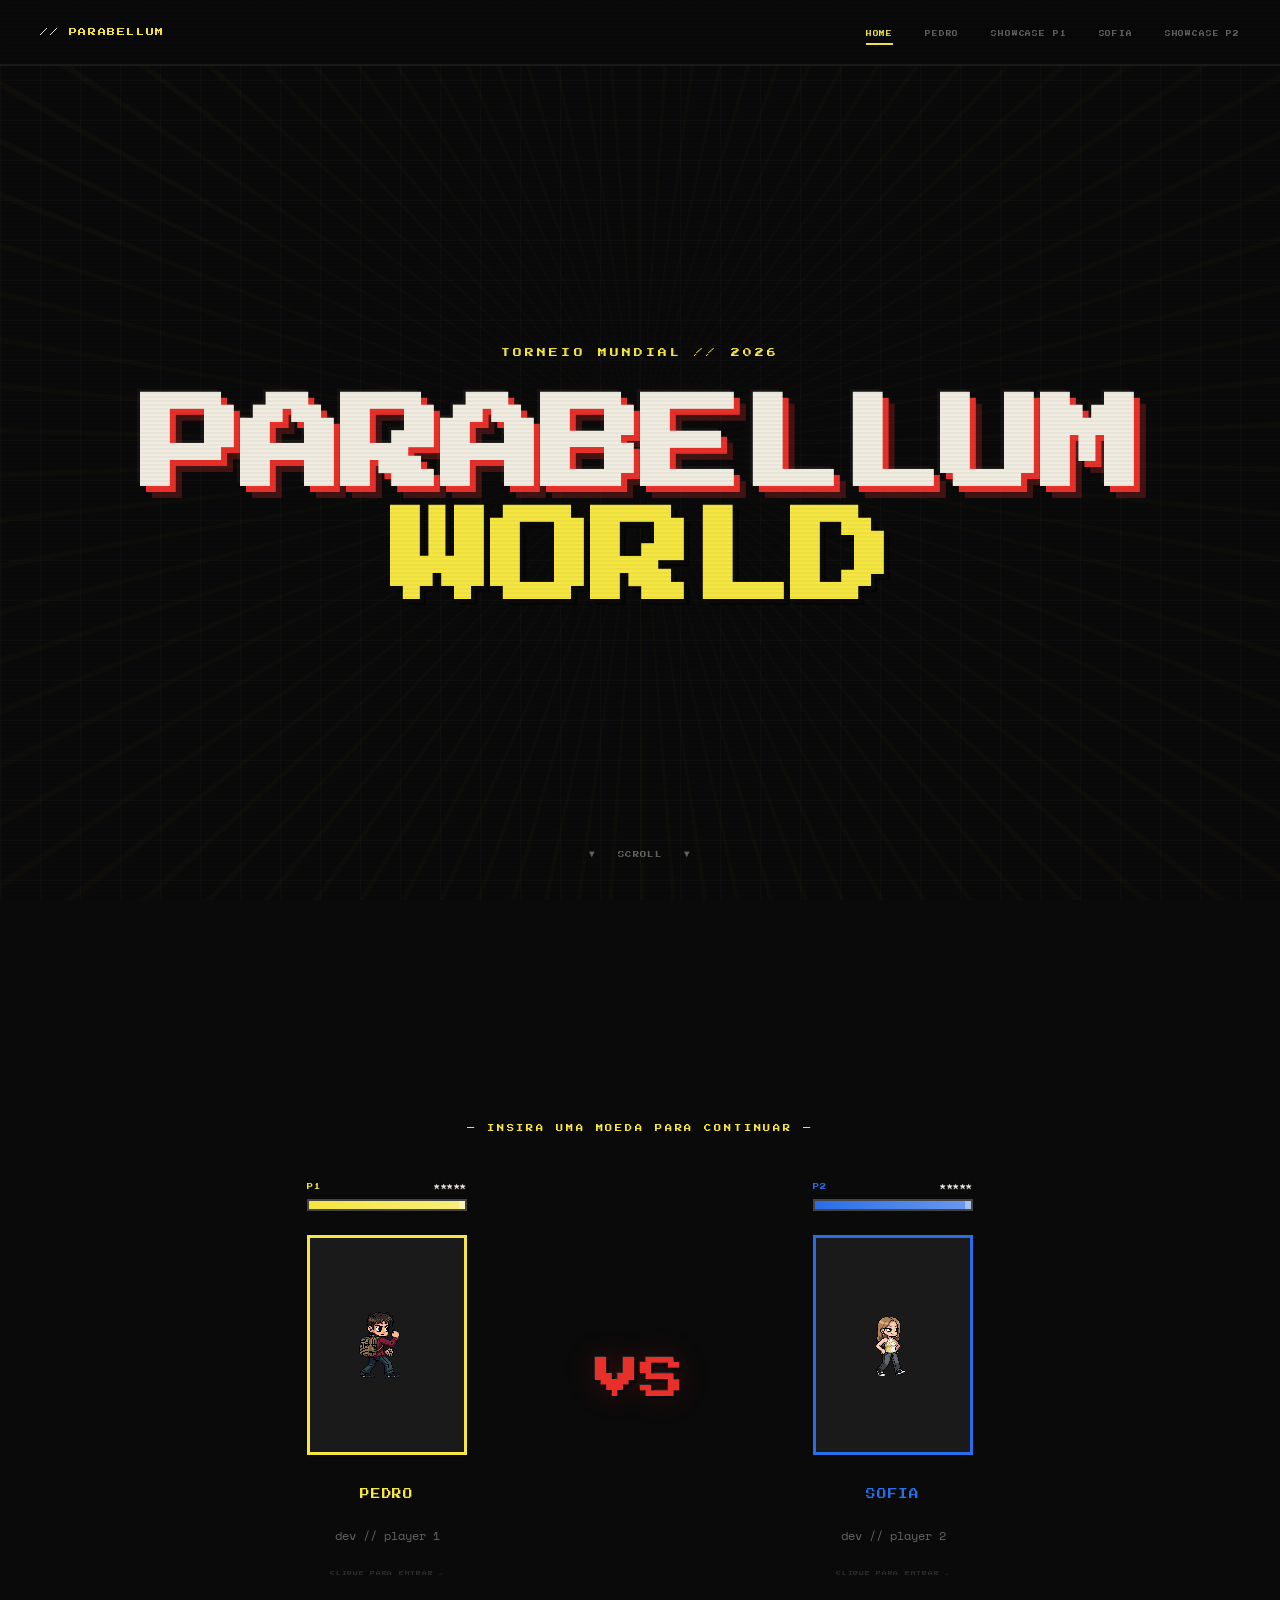
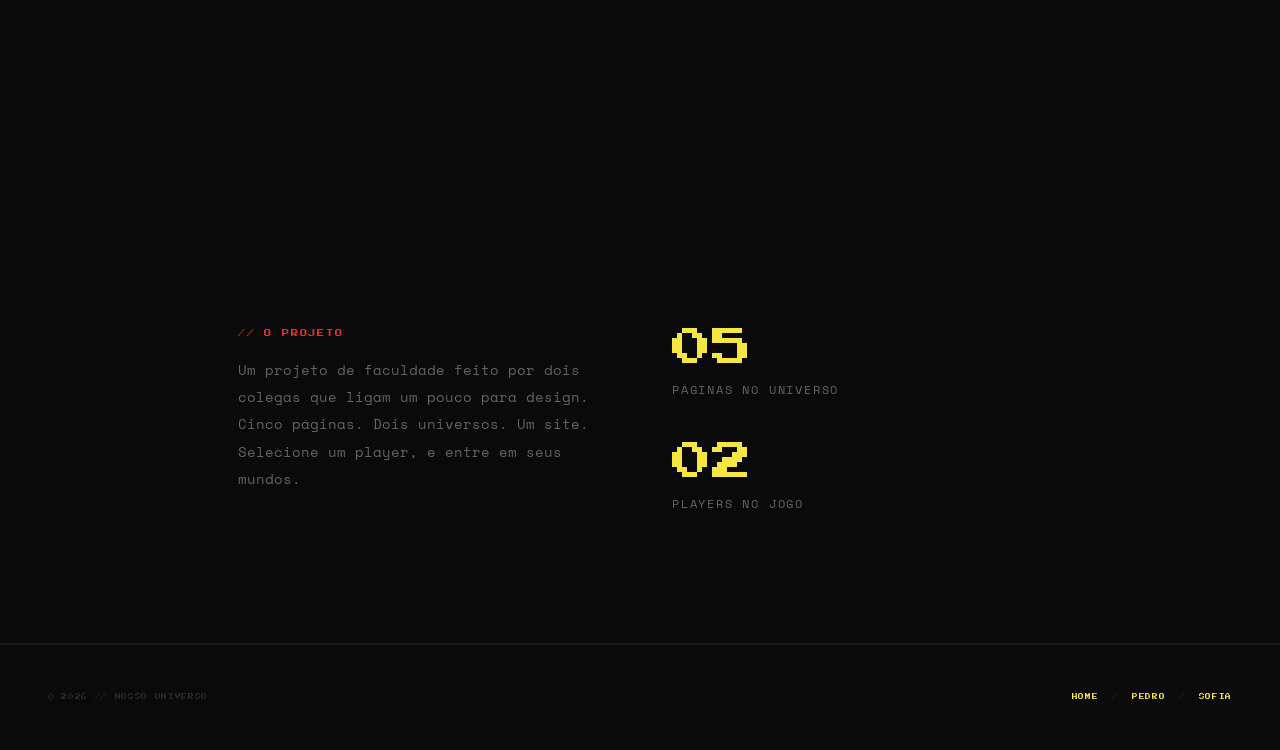
==== commit 1adc9284: "adding sprites, some adjustments to 'responasbilidade'" ====
--- a/index.html
+++ b/index.html
@@ -3,93 +3,17 @@
 <head>
     <meta charset="UTF-8">
     <meta name="viewport" content="width=device-width, initial-scale=1.0">
-<<<<<<< HEAD
-    <title>SOFIA'S WORLD // Player 2 — Nosso Universo</title>
-    <meta name="description" content="Entre no mundo de Sofia — Player 2 do Nosso Universo. Conheça sua história.">
-=======
     <title>HOME // SELECIONE O PLAYER — Parabellum</title>
     <meta name="description" content="Selecione seu player e entre no universo. Um projeto de faculdade com estilo Scott Pilgrim.">
->>>>>>> 86b1f2464fc2c21bbda57b1c5bfc32a0049c0ca1
     <link rel="preconnect" href="https://fonts.googleapis.com">
     <link rel="preconnect" href="https://fonts.gstatic.com" crossorigin>
     <link href="https://fonts.googleapis.com/css2?family=Press+Start+2P&family=Space+Mono:ital,wght@0,400;0,700;1,400&display=swap" rel="stylesheet">
     <link rel="stylesheet" href="styles/global.css">
-<<<<<<< HEAD
-    <link rel="stylesheet" href="styles/sofia.css">
-=======
     <link rel="stylesheet" href="styles/home.css">
->>>>>>> 86b1f2464fc2c21bbda57b1c5bfc32a0049c0ca1
 </head>
 <body>
 
 <nav>
-<<<<<<< HEAD
-    <div class="nav-logo">// <span>SOFIA'S WORLD</span></div>
-    <ul class="nav-links">
-        <li><a href="index.html">Home</a></li>
-        <li><a href="pedro.html" class="p1-link">Pedro</a></li>
-        <li><a href="pedro-showcase.html" class="p1-link">Showcase P1</a></li>
-        <li><a href="sofia.html" class="p2-link active">Sofia</a></li>
-        <li><a href="sofia-showcase.html" class="p2-link">Showcase</a></li>
-    </ul>
-</nav>
-
-<!-- HERO -->
-<section class="world-hero">
-    <div class="hero-content">
-        <div class="hero-text">
-            <span class="world-tag">// Player 2</span>
-            <h1>SOFIA'S<br><span>WORLD</span></h1>
-            <p class="hero-desc">
-                Desenvolvedora, amante de cachorros e design.
-                Bem-vinda ao meu universo — onde criatividade encontra determinação.
-            </p>
-        </div>
-        <div class="hero-sprite">
-            <img src="sofia-solo.png" alt="Sofia — Player 2 sprite em estilo pixel art">
-        </div>
-    </div>
-</section>
-
-<!-- CHARACTER STATS -->
-<section class="stats-section">
-    <div class="stats-panel">
-        <div class="stats-header">
-            <div class="stats-avatar">
-                <img src="sofia-solo.png" alt="Sofia avatar">
-            </div>
-            <div class="stats-info">
-                <h2>Sofia</h2>
-                <p class="stats-class">Classe: Desenvolvedora / Ranger</p>
-                <p class="stats-level">LVL 20 &nbsp; ✦ &nbsp; EXP: 7200/10000</p>
-            </div>
-        </div>
-
-        <div class="stat-row">
-            <span class="stat-label">Código</span>
-            <div class="stat-bar-track"><div class="stat-bar-fill"></div></div>
-            <span class="stat-value">80</span>
-        </div>
-        <div class="stat-row">
-            <span class="stat-label">Design</span>
-            <div class="stat-bar-track"><div class="stat-bar-fill"></div></div>
-            <span class="stat-value">90</span>
-        </div>
-        <div class="stat-row">
-            <span class="stat-label">Pets</span>
-            <div class="stat-bar-track"><div class="stat-bar-fill"></div></div>
-            <span class="stat-value">75</span>
-        </div>
-        <div class="stat-row">
-            <span class="stat-label">Amor</span>
-            <div class="stat-bar-track"><div class="stat-bar-fill"></div></div>
-            <span class="stat-value">95</span>
-        </div>
-        <div class="stat-row">
-            <span class="stat-label">Carisma</span>
-            <div class="stat-bar-track"><div class="stat-bar-fill"></div></div>
-            <span class="stat-value">85</span>
-=======
     <div class="nav-logo">// <span>PARABELLUM</span></div>
     <input type="checkbox" id="menu-toggle" class="menu-checkbox">
     <label for="menu-toggle" class="menu-icon">
@@ -179,70 +103,14 @@
                 <span class="about-stat">02</span>
                 <span class="about-stat-label">players no jogo</span>
             </div>
->>>>>>> 86b1f2464fc2c21bbda57b1c5bfc32a0049c0ca1
         </div>
     </div>
 </section>
 
-<<<<<<< HEAD
-<!-- STORY PANELS -->
-<section class="story-section">
-    <p class="section-label">&#8212; A HISTÓRIA &#8212;</p>
-    <div class="comic-grid comic-grid--three">
-        <div class="comic-panel">
-            <p class="panel-title">Capítulo 1 — A Protagonista</p>
-            <p class="panel-text">
-                Sofia sempre soube que queria criar coisas bonitas. Desde pequena,
-                desenhava em todo caderno, e agora faz a mesma coisa — só que com pixels e CSS.
-                Uma guerreira digital com estilo próprio.
-            </p>
-            <div class="panel-speech">
-                <div class="speech-bubble">
-                    "Se não ficou bonito, não está pronto."
-                </div>
-            </div>
-        </div>
-        <div class="comic-panel">
-            <p class="panel-title">O Companheiro</p>
-            <p class="panel-text">
-                Todo herói precisa de um sidekick. O dela tem quatro patas,
-                late muito, e é o melhor amigo que alguém poderia pedir.
-            </p>
-        </div>
-        <div class="comic-panel">
-            <p class="panel-title">A Missão</p>
-            <p class="panel-text">
-                Provar que design importa. Que cada pixel conta.
-                E que um projeto de faculdade pode ser tão épico quanto
-                uma batalha final em um jogo.
-            </p>
-        </div>
-    </div>
-</section>
-
-<!-- SHOWCASE CTA -->
-<div class="showcase-cta">
-    <p>veja todos os sprites de Sofia &#9829;</p>
-    <a href="sofia-showcase.html" class="pixel-btn pixel-btn--blue">
-        Ir para o Showcase &#8594;
-    </a>
-</div>
-
-=======
->>>>>>> 86b1f2464fc2c21bbda57b1c5bfc32a0049c0ca1
 <footer>
     <div>&#169; 2026 // NOSSO UNIVERSO</div>
     <div>
         <a href="index.html">home</a> &nbsp;/&nbsp;
-<<<<<<< HEAD
-        <a href="pedro.html">pedro</a> &nbsp;/&nbsp;
-        <a href="sofia.html">sofia</a>
-    </div>
-</footer>
-
-</body>
-</html>
-=======
         <a href="pages/pedro.html">pedro</a> &nbsp;/&nbsp;
         <a href="pages/sofia.html">sofia</a>
     </div>
@@ -281,4 +149,3 @@
 
 </body>
 </html>
->>>>>>> 86b1f2464fc2c21bbda57b1c5bfc32a0049c0ca1
--- a/styles/home.css
+++ b/styles/home.css
@@ -63,7 +63,7 @@
 
 #hero-title {
   font-family: var(--pixel);
-  font-size: clamp(4rem, 12vw, 10rem);
+  font-size: clamp(1.8rem, 8vw, 10rem);
   line-height: 1.1;
   text-align: center;
   text-transform: uppercase;
@@ -468,7 +468,7 @@
 */
 @media (max-width: 768px) {
   #hero-title {
-    font-size: clamp(3rem, 11vw, 6rem);
+    font-size: clamp(1.5rem, 8vw, 6rem);
   }
 
   .players-grid {
@@ -478,7 +478,6 @@
   }
 
   .vs-badge {
-    order: -1;
     font-size: 2rem;
   }
 
@@ -498,7 +497,7 @@
   }
   
   #hero-title {
-    font-size: 3.5rem;
+    font-size: 1.6rem;
   }
   
   .modal-content {
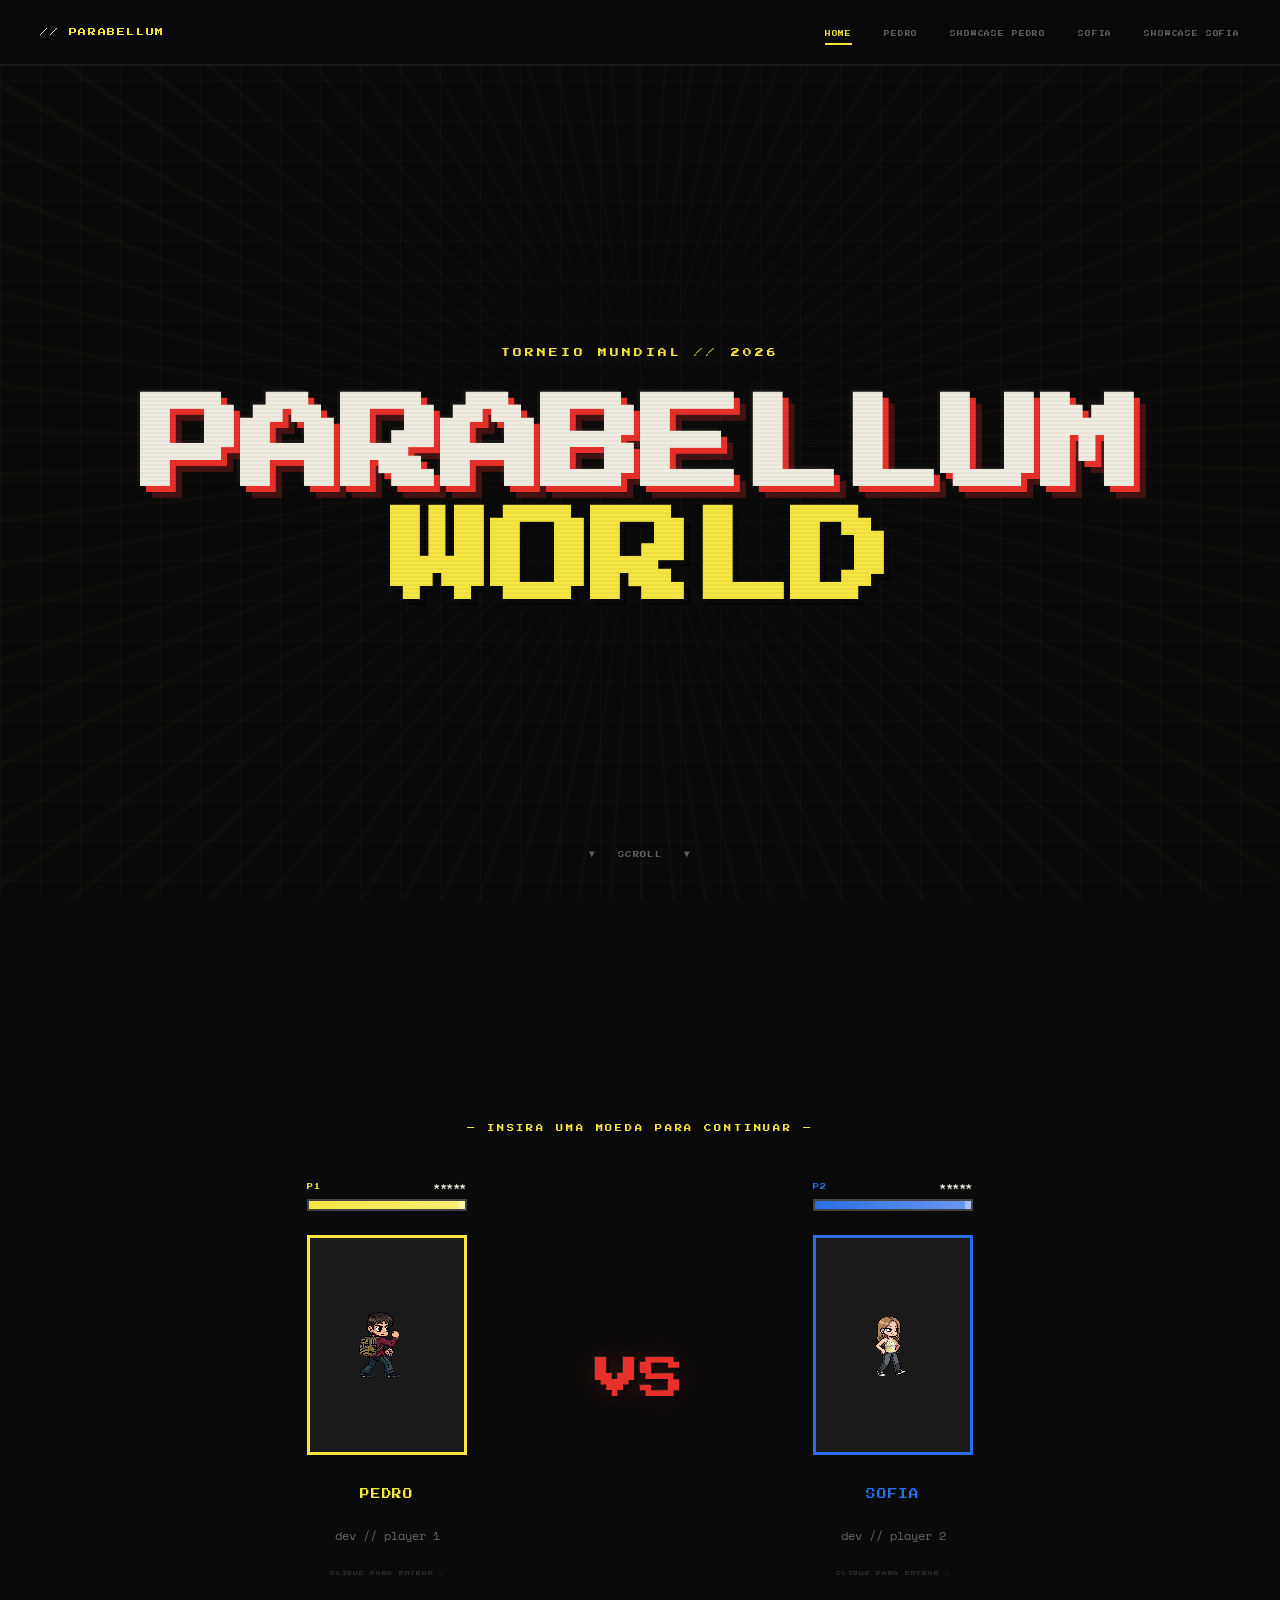
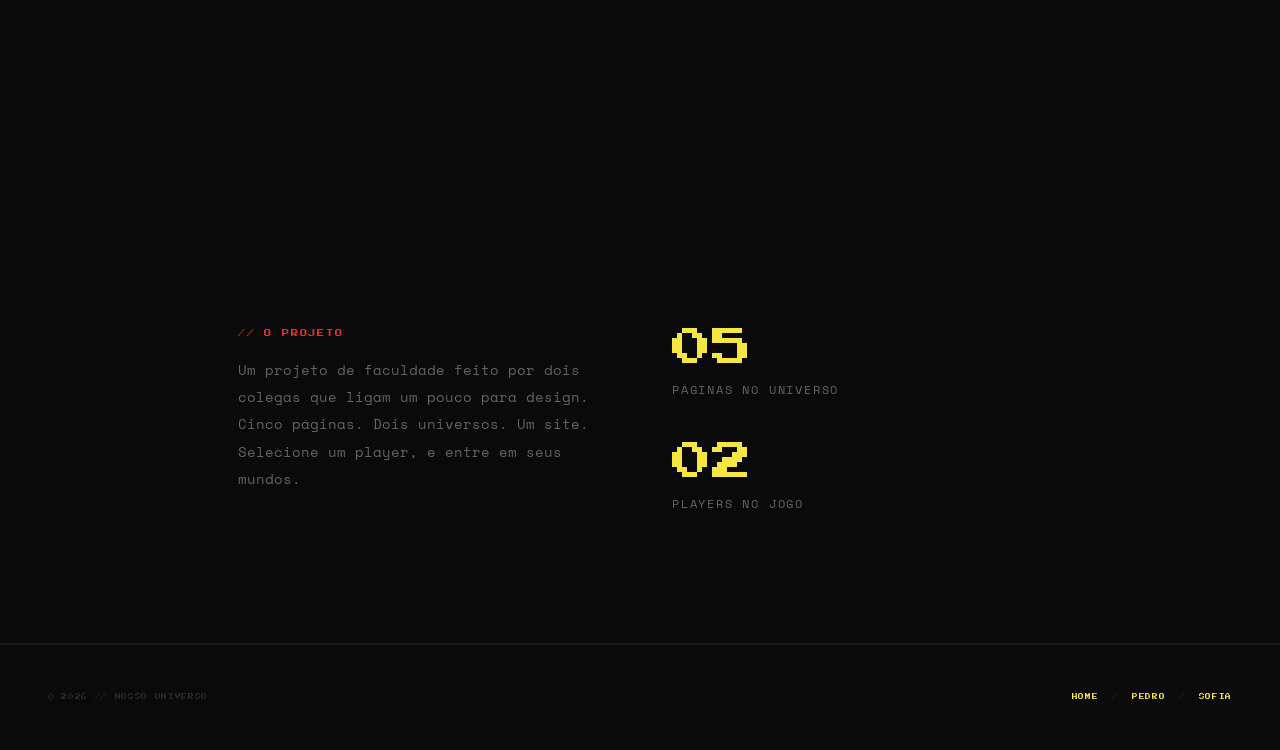
==== commit 0fcdf6fe: "commit final: pronto para deploy" ====
--- a/index.html
+++ b/index.html
@@ -22,9 +22,9 @@
     <ul class="nav-links">
         <li><a href="index.html" class="active">Home</a></li>
         <li><a href="pages/pedro.html" class="p1-link">Pedro</a></li>
-        <li><a href="pages/pedro-showcase.html" class="p1-link">Showcase P1</a></li>
+        <li><a href="pages/pedro-showcase.html" class="p1-link">Showcase Pedro</a></li>
         <li><a href="pages/sofia.html" class="p2-link">Sofia</a></li>
-        <li><a href="pages/sofia-showcase.html" class="p2-link">Showcase P2</a></li>
+        <li><a href="pages/sofia-showcase.html" class="p2-link">Showcase Sofia</a></li>
     </ul>
 </nav>
 
--- a/styles/home.css
+++ b/styles/home.css
@@ -99,7 +99,7 @@
   z-index: 2;
 }
 
-/* ── PLAYER SELECT SECTION ── */
+/* ──selecionar playuer  ── */
 #player-select {
   min-height: 100vh;
   display: flex;
@@ -123,7 +123,7 @@
   justify-content: center;
 }
 
-/* ── PLAYER CARDS ── */
+/* ── cards ── */
 .player-card {
   display: flex;
   flex-direction: column;
@@ -173,7 +173,7 @@
   animation: hpFill 1.5s 2.8s var(--ease-out-expo) forwards;
 }
 
-/* HP fill shimmer effect */
+/* efeito de reluzir no hjpp */
 .hp-fill::before {
   content: '';
   position: absolute;
@@ -201,7 +201,7 @@
 #p1-card .hp-fill { background: var(--yellow); }
 #p2-card .hp-fill { background: var(--blue); }
 
-/* Sprite Wrapper */
+/* um wrapper pro spirte */
 .sprite-wrapper {
   position: relative;
   width: 160px;
@@ -232,7 +232,7 @@
 #sprite-p1 { border-color: var(--yellow); }
 #sprite-p2 { border-color: var(--blue); }
 
-/* Hover effects on entire card */
+/* efeito hober nos cards */
 .player-card:hover .sprite {
   transform: scale(1.08) translateY(-6px);
 }
@@ -245,7 +245,7 @@
   box-shadow: 0 0 0 2px var(--blue), 8px 8px 0 var(--blue), 0 0 30px var(--blue-glow);
 }
 
-/* Sprite idle float */
+/* float dos spirtse*/
 .player-card:hover .sprite img {
   animation: floatY 2s ease-in-out infinite;
 }
